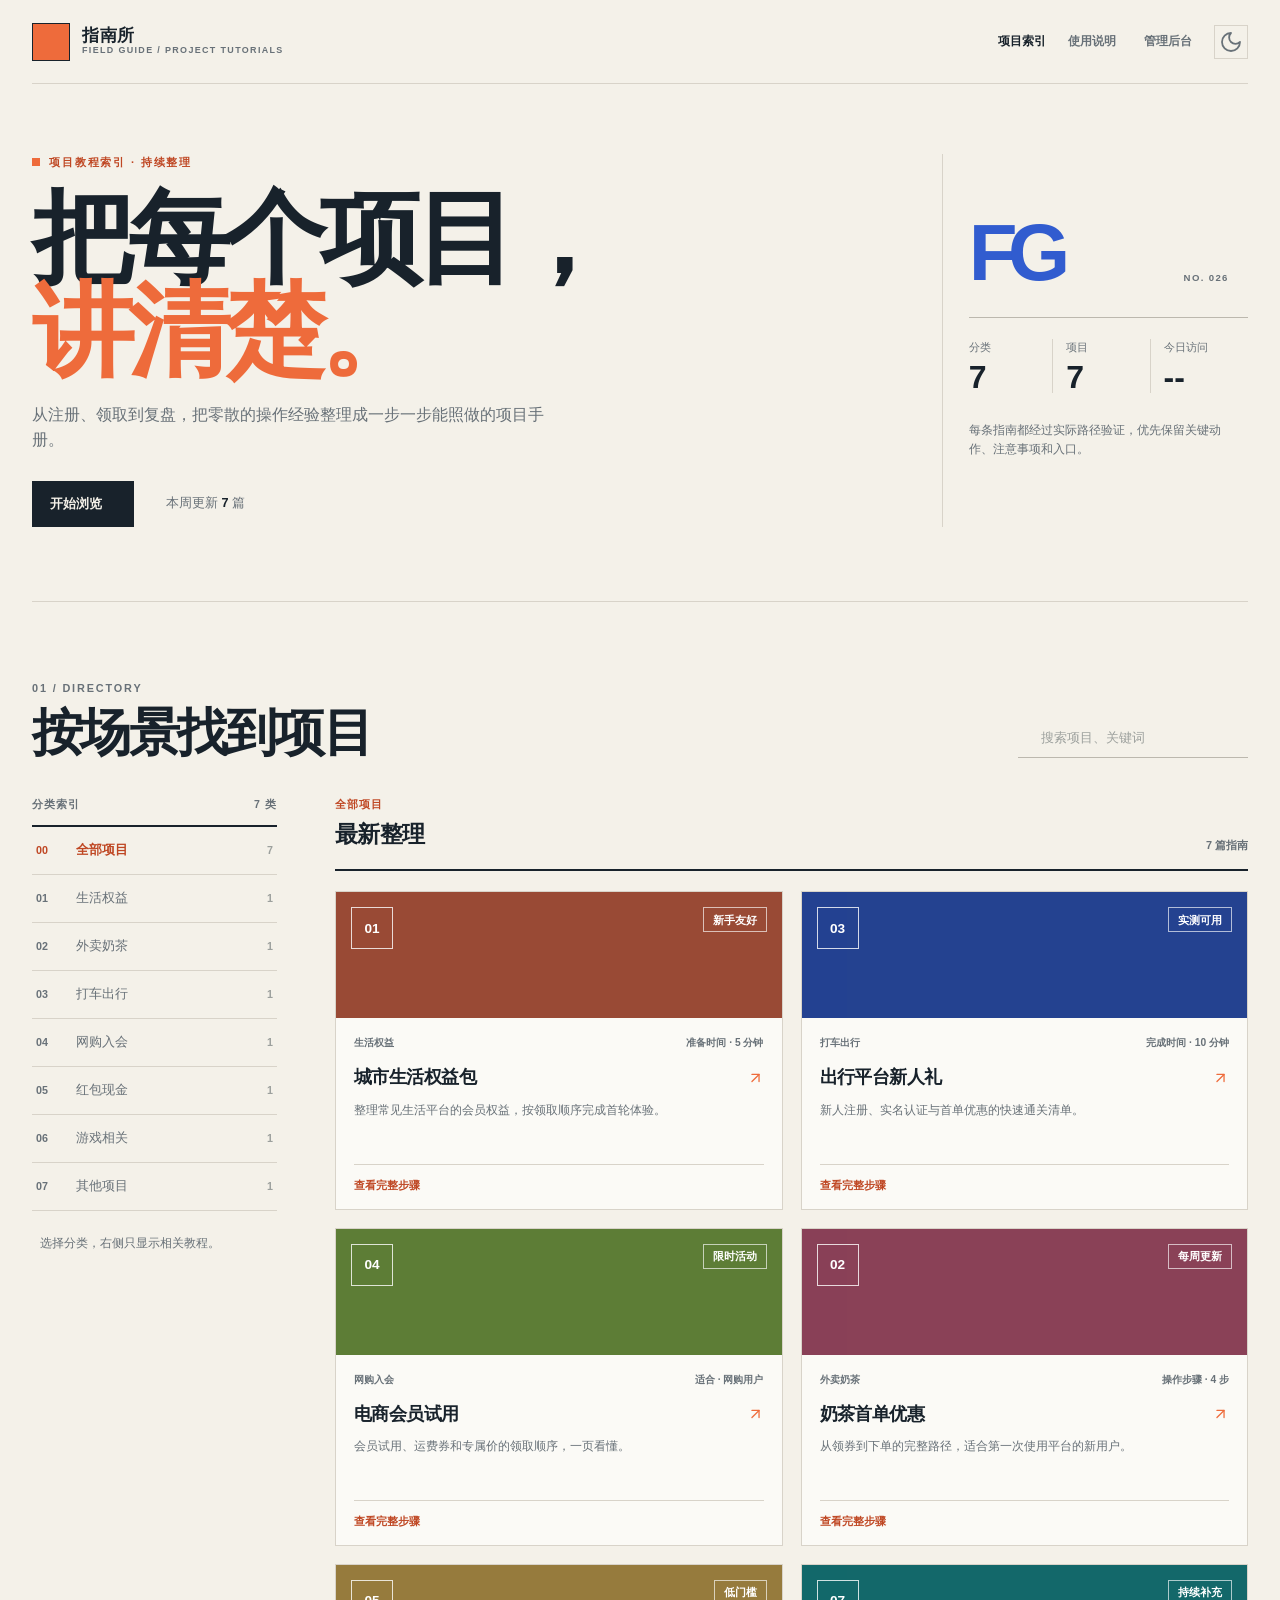
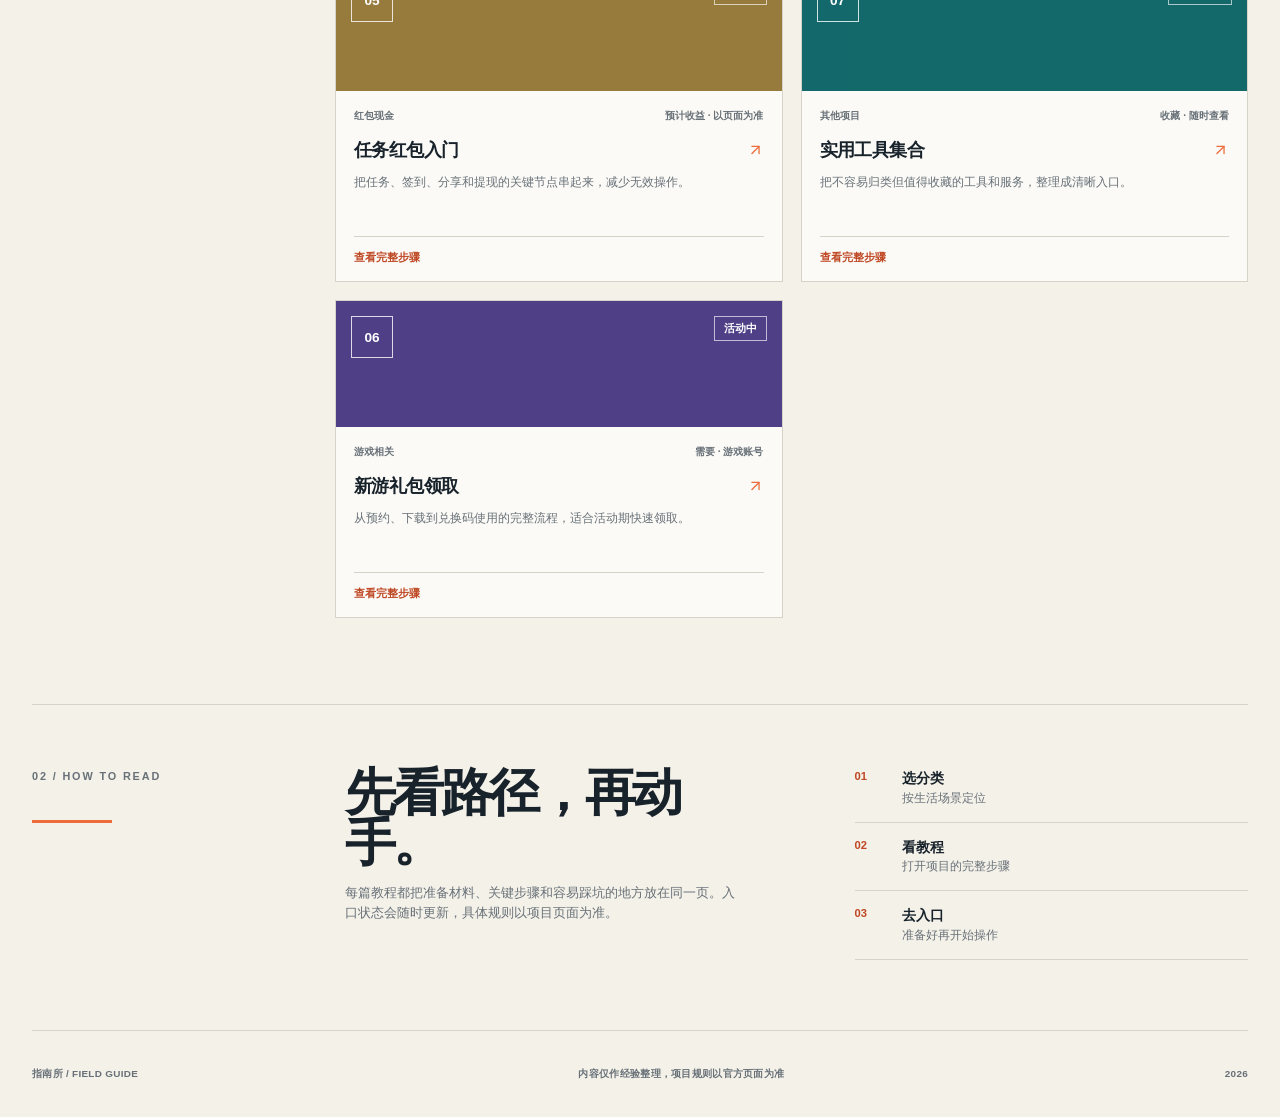
==== index.html @ 6c180ffd "feat: build project tutorial guide" ====
<!doctype html>
<html lang="zh-CN">
  <head>
    <meta charset="UTF-8" />
    <meta name="viewport" content="width=device-width, initial-scale=1" />
    <meta name="description" content="指南所：按生活场景整理的项目使用教程与实操步骤。" />
    <title>指南所 · 项目教程索引</title>
    <link rel="icon" href="favicon.svg" type="image/svg+xml" />
    <script>
      window.NAVIGUIDE_API_BASE = window.NAVIGUIDE_API_BASE || "/api";
      window.NAVIGUIDE_ADMIN_URL = window.NAVIGUIDE_ADMIN_URL || "/admin/";
      (() => { try { if (localStorage.getItem("naviguide-theme") === "dark") document.documentElement.dataset.theme = "dark"; } catch {} })();
    </script>
    <link rel="stylesheet" href="styles.css" />
    <script src="lucide-mini.js" defer></script>
    <script src="app.js" defer></script>
  </head>
  <body>
    <a class="skip-link" href="#main">跳到主要内容</a>
    <div class="site-shell">
      <header class="site-header">
        <a class="brand" href="./" aria-label="指南所首页">
          <span class="brand-mark" aria-hidden="true"><i data-lucide="notebook-pen"></i></span>
          <span class="brand-copy"><strong>指南所</strong><small>FIELD GUIDE / PROJECT TUTORIALS</small></span>
        </a>
        <nav class="top-nav" aria-label="主导航">
          <a class="top-nav-link active" href="#projects">项目索引</a>
          <a class="top-nav-link" href="#about">使用说明</a>
          <a id="admin-link" class="admin-link" href="/admin/" target="_blank" rel="noopener noreferrer"><i data-lucide="shield-check" aria-hidden="true"></i><span>管理后台</span></a>
          <button id="theme-toggle" class="icon-button" type="button" title="切换深色模式" aria-label="切换深色模式"><i data-lucide="moon" aria-hidden="true"></i></button>
        </nav>
      </header>

      <main id="main">
        <section class="hero" aria-labelledby="page-title">
          <div class="hero-copy">
            <p class="eyebrow"><span class="eyebrow-dot" aria-hidden="true"></span>项目教程索引 · 持续整理</p>
            <h1 id="page-title">把每个项目，<br /><em>讲清楚。</em></h1>
            <p class="hero-lede">从注册、领取到复盘，把零散的操作经验整理成一步一步能照做的项目手册。</p>
            <div class="hero-actions"><a class="primary-button" href="#projects"><span>开始浏览</span><i data-lucide="arrow-down-right" aria-hidden="true"></i></a><span class="update-note"><i data-lucide="sparkles" aria-hidden="true"></i><span>本周更新 <strong id="updated-count">--</strong> 篇</span></span></div>
          </div>
          <div class="hero-index" aria-label="索引概览"><div class="index-stamp"><span>FG</span><small>NO. 026</small></div><div class="index-rule"></div><dl class="hero-stats"><div><dt>分类</dt><dd id="category-count">--</dd></div><div><dt>项目</dt><dd id="project-count">--</dd></div><div><dt>今日访问</dt><dd id="today-count">--</dd></div></dl><p class="hero-index-caption">每条指南都经过实际路径验证，优先保留关键动作、注意事项和入口。</p></div>
        </section>

        <section id="projects" class="directory" aria-labelledby="directory-title">
          <div class="directory-toolbar"><div><p class="section-kicker">01 / DIRECTORY</p><h2 id="directory-title">按场景找到项目</h2></div><div class="toolbar-tools"><label class="search-box"><i data-lucide="search" aria-hidden="true"></i><span class="sr-only">搜索项目</span><input id="search-input" type="search" placeholder="搜索项目、关键词" autocomplete="off" /></label><button id="clear-filter" class="text-button" type="button" hidden>清除筛选</button></div></div>
          <div class="category-layout"><aside class="category-index" aria-label="项目分类"><div class="category-index-head"><span>分类索引</span><span id="category-total-label">--</span></div><div id="category-list" class="category-list"></div><div class="category-hint"><i data-lucide="mouse-pointer-2" aria-hidden="true"></i><span>选择分类，右侧只显示相关教程。</span></div></aside><section class="project-results" aria-live="polite"><div class="results-heading"><div><span id="active-category-label" class="results-kicker">全部项目</span><h3 id="results-title">最新整理</h3></div><span id="results-count" class="results-count">-- 篇指南</span></div><div id="project-grid" class="project-grid"><p class="load-state" role="status">正在整理项目索引...</p></div></section></div>
        </section>

        <section id="about" class="about-band" aria-labelledby="about-title"><div class="about-label"><span class="section-kicker">02 / HOW TO READ</span><span class="about-line" aria-hidden="true"></span></div><div class="about-copy"><h2 id="about-title">先看路径，再动手。</h2><p>每篇教程都把准备材料、关键步骤和容易踩坑的地方放在同一页。入口状态会随时更新，具体规则以项目页面为准。</p></div><div class="about-points"><div><span>01</span><strong>选分类</strong><small>按生活场景定位</small></div><div><span>02</span><strong>看教程</strong><small>打开项目的完整步骤</small></div><div><span>03</span><strong>去入口</strong><small>准备好再开始操作</small></div></div></section>
      </main>
      <footer class="site-footer"><span>指南所 / FIELD GUIDE</span><span>内容仅作经验整理，项目规则以官方页面为准</span><span id="footer-year">2026</span></footer>
    </div>

    <dialog id="project-dialog" class="project-dialog" aria-labelledby="dialog-title"><div class="dialog-frame"><button id="close-dialog" class="dialog-close" type="button" title="关闭教程" aria-label="关闭教程"><i data-lucide="x" aria-hidden="true"></i></button><div id="dialog-content"></div></div></dialog>
  </body>
</html>
---- styles.css ----
:root {
  color-scheme: light;
  --paper: #f4f1e9;
  --paper-deep: #e8e3d8;
  --ink: #18222b;
  --muted: #687178;
  --faint: #9ca09d;
  --line: #d8d3c9;
  --line-dark: #bcb8ae;
  --surface: #fbfaf6;
  --orange: #ee6b3b;
  --orange-deep: #bf4723;
  --teal: #159a91;
  --cobalt: #315ccf;
  --lime: #8dbd3d;
  --yellow: #e9b949;
  --rose: #d55a73;
  --purple: #7658bf;
  --shadow: 0 18px 45px rgba(24, 34, 43, 0.13);
  --display: "Space Grotesk", "Avenir Next", "Noto Sans SC", "Microsoft YaHei", sans-serif;
  --body: "Noto Sans SC", "PingFang SC", "Microsoft YaHei", sans-serif;
}

html[data-theme="dark"] {
  color-scheme: dark;
  --paper: #131b20;
  --paper-deep: #1b272d;
  --ink: #edf2ee;
  --muted: #a4b1b0;
  --faint: #718082;
  --line: #344249;
  --line-dark: #516169;
  --surface: #1a252a;
  --shadow: 0 18px 45px rgba(0, 0, 0, 0.24);
}

* { box-sizing: border-box; }
html { min-width: 320px; scroll-behavior: smooth; -webkit-text-size-adjust: 100%; }
body { min-height: 100vh; margin: 0; background: var(--paper); color: var(--ink); font-family: var(--body); line-height: 1.55; }
body::before { position: fixed; inset: 0; z-index: -1; opacity: .36; background-image: radial-gradient(rgba(24,34,43,.16) .65px, transparent .65px); background-size: 8px 8px; content: ""; pointer-events: none; }
html[data-theme="dark"] body::before { opacity: .08; }
a { color: inherit; }
button, input { font: inherit; }
button, a { -webkit-tap-highlight-color: transparent; }
.sr-only { position: absolute; width: 1px; height: 1px; padding: 0; margin: -1px; overflow: hidden; clip: rect(0, 0, 0, 0); white-space: nowrap; border: 0; }
.skip-link { position: fixed; top: 12px; left: 12px; z-index: 20; padding: 8px 12px; background: var(--orange); color: #fff; transform: translateY(-180%); transition: transform 160ms ease; }
.skip-link:focus { transform: translateY(0); }
.site-shell { width: min(1220px, calc(100% - 64px)); margin: 0 auto; }
.site-header { display: flex; align-items: center; justify-content: space-between; min-height: 84px; border-bottom: 1px solid var(--line); }
.brand { display: inline-flex; align-items: center; gap: 12px; text-decoration: none; }
.brand-mark { display: grid; width: 38px; height: 38px; place-items: center; border: 1px solid var(--ink); background: var(--orange); color: #fff; }
.brand-mark svg { width: 20px; height: 20px; }
.brand-copy { display: flex; flex-direction: column; gap: 1px; line-height: 1.1; }
.brand-copy strong { font-family: var(--display); font-size: 1.05rem; font-weight: 800; letter-spacing: .03em; }
.brand-copy small { color: var(--muted); font-family: var(--display); font-size: .56rem; font-weight: 700; letter-spacing: .15em; }
.top-nav { display: flex; align-items: center; gap: 22px; }
.top-nav-link, .admin-link { color: var(--muted); font-family: var(--display); font-size: .75rem; font-weight: 700; text-decoration: none; }
.top-nav-link:hover, .top-nav-link:focus-visible, .admin-link:hover, .admin-link:focus-visible { color: var(--orange); }
.top-nav-link.active { color: var(--ink); }
.admin-link { display: inline-flex; align-items: center; gap: 6px; }
.admin-link svg { width: 15px; height: 15px; }
.icon-button { display: grid; width: 34px; height: 34px; padding: 0; place-items: center; border: 1px solid var(--line); background: transparent; color: var(--muted); cursor: pointer; }
.icon-button:hover, .icon-button:focus-visible { border-color: var(--ink); color: var(--ink); }
.hero { display: grid; grid-template-columns: minmax(0, 1.45fr) minmax(280px, .55fr); gap: 8vw; min-height: 485px; align-items: center; padding: 70px 0 74px; border-bottom: 1px solid var(--line); }
.eyebrow, .section-kicker { display: flex; align-items: center; gap: 9px; margin: 0 0 20px; color: var(--orange-deep); font-family: var(--display); font-size: .68rem; font-weight: 800; letter-spacing: .17em; text-transform: uppercase; }
.eyebrow-dot { width: 8px; height: 8px; background: var(--orange); }
h1, h2, h3, h4, p, dl, ol { margin-top: 0; }
h1 { max-width: 760px; margin-bottom: 26px; font-family: var(--display); font-size: clamp(3.5rem, 8vw, 7.4rem); font-weight: 800; letter-spacing: -.06em; line-height: .91; }
h1 em { color: var(--orange); font-style: normal; }
.hero-lede { max-width: 520px; margin-bottom: 28px; color: var(--muted); font-size: 1rem; }
.hero-actions { display: flex; align-items: center; gap: 24px; flex-wrap: wrap; }
.primary-button, .dialog-cta { display: inline-flex; align-items: center; justify-content: center; gap: 14px; min-height: 46px; padding: 11px 17px; border: 1px solid var(--ink); background: var(--ink); color: var(--paper); font-family: var(--display); font-size: .8rem; font-weight: 800; text-decoration: none; cursor: pointer; transition: transform 160ms ease, background-color 160ms ease, color 160ms ease; }
.primary-button:hover, .primary-button:focus-visible, .dialog-cta:hover, .dialog-cta:focus-visible { background: var(--orange); border-color: var(--orange); color: #fff; transform: translateY(-2px); }
.primary-button svg, .dialog-cta svg { width: 17px; height: 17px; }
.update-note { display: inline-flex; align-items: center; gap: 8px; color: var(--muted); font-size: .79rem; }
.update-note svg { width: 16px; color: var(--orange); }
.update-note strong { color: var(--ink); font-family: var(--display); }
.hero-index { align-self: stretch; display: flex; flex-direction: column; justify-content: center; padding: 26px 0 26px 26px; border-left: 1px solid var(--line); }
.index-stamp { display: flex; align-items: flex-end; justify-content: space-between; width: 100%; max-width: 260px; margin-bottom: 32px; }
.index-stamp span { color: var(--cobalt); font-family: var(--display); font-size: 5rem; font-weight: 800; letter-spacing: -.12em; line-height: .8; }
.index-stamp small { color: var(--muted); font-family: var(--display); font-size: .6rem; font-weight: 800; letter-spacing: .14em; }
.index-rule { width: 100%; height: 1px; margin-bottom: 21px; background: var(--line-dark); }
.hero-stats { display: grid; grid-template-columns: repeat(3, 1fr); gap: 13px; margin-bottom: 28px; }
.hero-stats div { padding-right: 11px; border-right: 1px solid var(--line); }
.hero-stats div:last-child { border-right: 0; }
.hero-stats dt { margin-bottom: 4px; color: var(--muted); font-size: .7rem; }
.hero-stats dd { margin: 0; color: var(--ink); font-family: var(--display); font-size: 2rem; font-weight: 800; line-height: 1; }
.hero-index-caption { max-width: 260px; margin-bottom: 0; color: var(--muted); font-size: .78rem; }
.directory { padding: 78px 0 86px; }
.directory-toolbar { display: flex; align-items: end; justify-content: space-between; gap: 24px; margin-bottom: 38px; }
.section-kicker { margin-bottom: 10px; color: var(--muted); }
.directory-toolbar h2 { margin: 0; font-family: var(--display); font-size: clamp(2rem, 4vw, 3.25rem); font-weight: 800; letter-spacing: -.05em; line-height: 1; }
.toolbar-tools { display: flex; align-items: center; gap: 14px; }
.search-box { display: flex; align-items: center; gap: 9px; min-width: 230px; padding: 8px 12px; border-bottom: 1px solid var(--line-dark); color: var(--muted); }
.search-box:focus-within { border-color: var(--ink); color: var(--ink); }
.search-box svg { width: 16px; }
.search-box input { width: 100%; border: 0; outline: 0; background: transparent; color: var(--ink); font-size: .8rem; }
.search-box input::placeholder { color: var(--faint); }
.text-button { padding: 5px 0; border: 0; background: transparent; color: var(--orange-deep); font-family: var(--display); font-size: .7rem; font-weight: 800; cursor: pointer; }
.category-layout { display: grid; grid-template-columns: 245px minmax(0, 1fr); gap: 58px; align-items: start; }
.category-index { position: sticky; top: 18px; }
.category-index-head { display: flex; align-items: center; justify-content: space-between; padding-bottom: 13px; border-bottom: 2px solid var(--ink); color: var(--muted); font-family: var(--display); font-size: .66rem; font-weight: 800; letter-spacing: .1em; text-transform: uppercase; }
.category-list { display: flex; flex-direction: column; }
.category-item { display: grid; grid-template-columns: 31px minmax(0, 1fr) auto; gap: 9px; align-items: center; min-height: 48px; padding: 0 4px; border: 0; border-bottom: 1px solid var(--line); background: transparent; color: var(--muted); text-align: left; cursor: pointer; }
.category-item:hover, .category-item:focus-visible { color: var(--ink); }
.category-item.active { color: var(--orange-deep); }
.category-item.active .category-name { font-weight: 800; }
.category-number, .category-count { font-family: var(--display); font-size: .67rem; font-weight: 700; }
.category-name { min-width: 0; overflow-wrap: anywhere; font-size: .83rem; }
.category-count { color: var(--faint); }
.category-hint { display: flex; align-items: flex-start; gap: 8px; margin-top: 24px; color: var(--muted); font-size: .72rem; }
.category-hint svg { width: 16px; flex: 0 0 auto; color: var(--orange); }
.results-heading { display: flex; align-items: flex-end; justify-content: space-between; gap: 15px; padding-bottom: 16px; border-bottom: 2px solid var(--ink); }
.results-kicker { display: block; margin-bottom: 5px; color: var(--orange-deep); font-family: var(--display); font-size: .67rem; font-weight: 800; letter-spacing: .1em; text-transform: uppercase; }
.results-heading h3 { margin: 0; font-family: var(--display); font-size: 1.45rem; font-weight: 800; letter-spacing: -.03em; }
.results-count { color: var(--muted); font-family: var(--display); font-size: .68rem; font-weight: 700; }
.project-grid { display: grid; grid-template-columns: repeat(2, minmax(0, 1fr)); gap: 18px; padding-top: 20px; }
.project-card { overflow: hidden; border: 1px solid var(--line); background: var(--surface); cursor: pointer; transition: box-shadow 180ms ease, transform 180ms ease, border-color 180ms ease; }
.project-card:hover, .project-card:focus-visible { border-color: var(--line-dark); box-shadow: var(--shadow); transform: translateY(-4px); outline: 0; }
.project-cover { position: relative; display: flex; min-height: 126px; align-items: flex-start; justify-content: space-between; padding: 15px; background-color: var(--teal); background-image: var(--cover); background-position: center; background-size: cover; isolation: isolate; }
.project-cover::after, .dialog-hero::after { position: absolute; inset: 0; z-index: -1; background: rgba(15, 23, 42, .38); content: ""; }
.project-mark { display: grid; width: 42px; height: 42px; place-items: center; border: 1px solid rgba(255,255,255,.8); color: #fff; font-family: var(--display); font-size: .85rem; font-weight: 800; }
.status-badge { display: inline-flex; align-items: center; min-height: 25px; padding: 3px 9px; border: 1px solid rgba(255,255,255,.65); color: #fff; font-size: .66rem; font-weight: 700; }
.project-card-body { padding: 17px 18px 15px; }
.project-card-meta { display: flex; justify-content: space-between; gap: 12px; margin-bottom: 12px; color: var(--muted); font-family: var(--display); font-size: .64rem; font-weight: 700; }
.project-card h4 { display: flex; align-items: center; justify-content: space-between; gap: 12px; margin-bottom: 9px; font-family: var(--display); font-size: 1.15rem; font-weight: 800; letter-spacing: -.03em; }
.project-card h4 svg { width: 17px; flex: 0 0 auto; color: var(--orange); }
.project-card p { min-height: 48px; margin-bottom: 15px; color: var(--muted); font-size: .78rem; }
.project-card-footer { display: flex; align-items: center; justify-content: space-between; padding-top: 12px; border-top: 1px solid var(--line); color: var(--orange-deep); font-family: var(--display); font-size: .68rem; font-weight: 800; }
.project-card-footer svg { width: 15px; }
.load-state { grid-column: 1 / -1; padding: 35px 0; color: var(--muted); }
.about-band { display: grid; grid-template-columns: .6fr 1.1fr 1fr; gap: 6vw; align-items: start; padding: 63px 0 70px; border-top: 1px solid var(--line); border-bottom: 1px solid var(--line); }
.about-label { display: flex; flex-direction: column; gap: 25px; }
.about-line { width: 80px; height: 3px; background: var(--orange); }
.about-copy h2 { max-width: 350px; margin-bottom: 14px; font-family: var(--display); font-size: clamp(2rem, 4vw, 3.4rem); font-weight: 800; letter-spacing: -.06em; line-height: .98; }
.about-copy p { max-width: 390px; margin: 0; color: var(--muted); font-size: .84rem; }
.about-points { display: grid; gap: 14px; }
.about-points div { display: grid; grid-template-columns: 35px 1fr; column-gap: 12px; padding-bottom: 14px; border-bottom: 1px solid var(--line); }
.about-points span { grid-row: span 2; color: var(--orange-deep); font-family: var(--display); font-size: .7rem; font-weight: 800; }
.about-points strong { font-family: var(--display); font-size: .87rem; }
.about-points small { color: var(--muted); font-size: .72rem; }
.site-footer { display: flex; align-items: center; justify-content: space-between; gap: 18px; min-height: 86px; color: var(--muted); font-family: var(--display); font-size: .62rem; font-weight: 700; letter-spacing: .03em; }
.project-dialog { width: min(760px, calc(100% - 28px)); max-height: calc(100vh - 28px); padding: 0; border: 0; background: var(--surface); color: var(--ink); box-shadow: 0 22px 80px rgba(0,0,0,.32); }
.project-dialog::backdrop { background: rgba(10, 18, 23, .62); }
.dialog-frame { position: relative; max-height: calc(100vh - 28px); overflow: auto; }
.dialog-close { position: absolute; top: 14px; right: 14px; z-index: 2; display: grid; width: 36px; height: 36px; place-items: center; border: 1px solid rgba(255,255,255,.7); background: rgba(15,23,42,.34); color: #fff; cursor: pointer; }
.dialog-close svg { width: 18px; }
.dialog-hero { position: relative; display: flex; min-height: 215px; align-items: flex-start; justify-content: space-between; padding: 20px; background-color: var(--teal); background-image: var(--cover); background-position: center; background-size: cover; isolation: isolate; }
.dialog-hero .project-mark { width: 54px; height: 54px; font-size: 1rem; }
.dialog-copy { padding: 30px 36px 34px; }
.dialog-kicker { margin-bottom: 9px; color: var(--orange-deep); font-family: var(--display); font-size: .68rem; font-weight: 800; letter-spacing: .1em; text-transform: uppercase; }
.dialog-copy h2 { margin-bottom: 10px; font-family: var(--display); font-size: 2.2rem; font-weight: 800; letter-spacing: -.06em; line-height: 1; }
.dialog-description { margin-bottom: 26px; color: var(--muted); font-size: .88rem; }
.steps-heading { display: flex; justify-content: space-between; margin-bottom: 10px; padding-bottom: 10px; border-bottom: 2px solid var(--ink); font-family: var(--display); font-size: .7rem; font-weight: 800; }
.steps-heading span:last-child { color: var(--muted); }
.tutorial-steps { margin: 0 0 22px; padding: 0; list-style: none; counter-reset: steps; }
.tutorial-steps li { display: grid; grid-template-columns: 31px 1fr; gap: 11px; padding: 13px 0; border-bottom: 1px solid var(--line); color: var(--ink); font-size: .85rem; counter-increment: steps; }
.tutorial-steps li::before { content: counter(steps, decimal-leading-zero); color: var(--orange-deep); font-family: var(--display); font-size: .67rem; font-weight: 800; }
.tips-box { display: flex; gap: 10px; margin-bottom: 24px; padding: 13px 14px; border-left: 3px solid var(--yellow); background: color-mix(in srgb, var(--yellow) 13%, var(--surface)); }
.tips-box svg { width: 17px; flex: 0 0 auto; color: var(--orange-deep); }
.tips-box p { margin: 0; color: var(--muted); font-size: .76rem; }
.tips-box strong { display: block; margin-bottom: 2px; color: var(--ink); font-family: var(--display); font-size: .7rem; }
.dialog-cta { width: 100%; }

.tone-orange .project-cover, .tone-orange .dialog-hero { background-color: var(--orange); }
.tone-rose .project-cover, .tone-rose .dialog-hero { background-color: var(--rose); }
.tone-blue .project-cover, .tone-blue .dialog-hero { background-color: var(--cobalt); }
.tone-lime .project-cover, .tone-lime .dialog-hero { background-color: var(--lime); }
.tone-yellow .project-cover, .tone-yellow .dialog-hero { background-color: var(--yellow); }
.tone-purple .project-cover, .tone-purple .dialog-hero { background-color: var(--purple); }
.tone-teal .project-cover, .tone-teal .dialog-hero { background-color: var(--teal); }

@media (max-width: 860px) {
  .site-shell { width: min(100% - 38px, 680px); }
  .site-header { min-height: 72px; }
  .top-nav { gap: 12px; }
  .top-nav-link, .admin-link span { display: none; }
  .admin-link { color: var(--muted); }
  .hero { grid-template-columns: 1fr; gap: 35px; padding: 55px 0 52px; }
  .hero-index { min-height: 0; padding: 28px 0 0; border-top: 1px solid var(--line); border-left: 0; }
  .index-stamp { max-width: 100%; }
  .hero-index-caption { max-width: 430px; }
  .directory-toolbar { align-items: flex-start; flex-direction: column; }
  .toolbar-tools { width: 100%; }
  .search-box { flex: 1; }
  .category-layout { grid-template-columns: 1fr; gap: 34px; }
  .category-index { position: static; }
  .category-list { display: grid; grid-template-columns: repeat(2, minmax(0, 1fr)); column-gap: 18px; }
  .category-hint { display: none; }
  .about-band { grid-template-columns: 1fr; gap: 24px; }
  .about-label { gap: 13px; }
}

@media (max-width: 520px) {
  .site-shell { width: min(100% - 28px, 460px); }
  .brand-copy small { display: none; }
  .hero { min-height: 0; padding: 47px 0 45px; }
  h1 { font-size: 3.55rem; }
  .hero-lede { font-size: .9rem; }
  .hero-actions { align-items: flex-start; flex-direction: column; gap: 16px; }
  .directory { padding: 55px 0 60px; }
  .directory-toolbar h2 { font-size: 2.25rem; }
  .category-list { grid-template-columns: 1fr; }
  .project-grid { grid-template-columns: 1fr; }
  .project-card p { min-height: 0; }
  .site-footer { align-items: flex-start; flex-direction: column; justify-content: center; padding: 19px 0; }
  .dialog-copy { padding: 25px 21px 27px; }
  .dialog-copy h2 { font-size: 1.9rem; }
}

@media (prefers-reduced-motion: reduce) {
  *, *::before, *::after { scroll-behavior: auto !important; transition-duration: .01ms !important; }
}
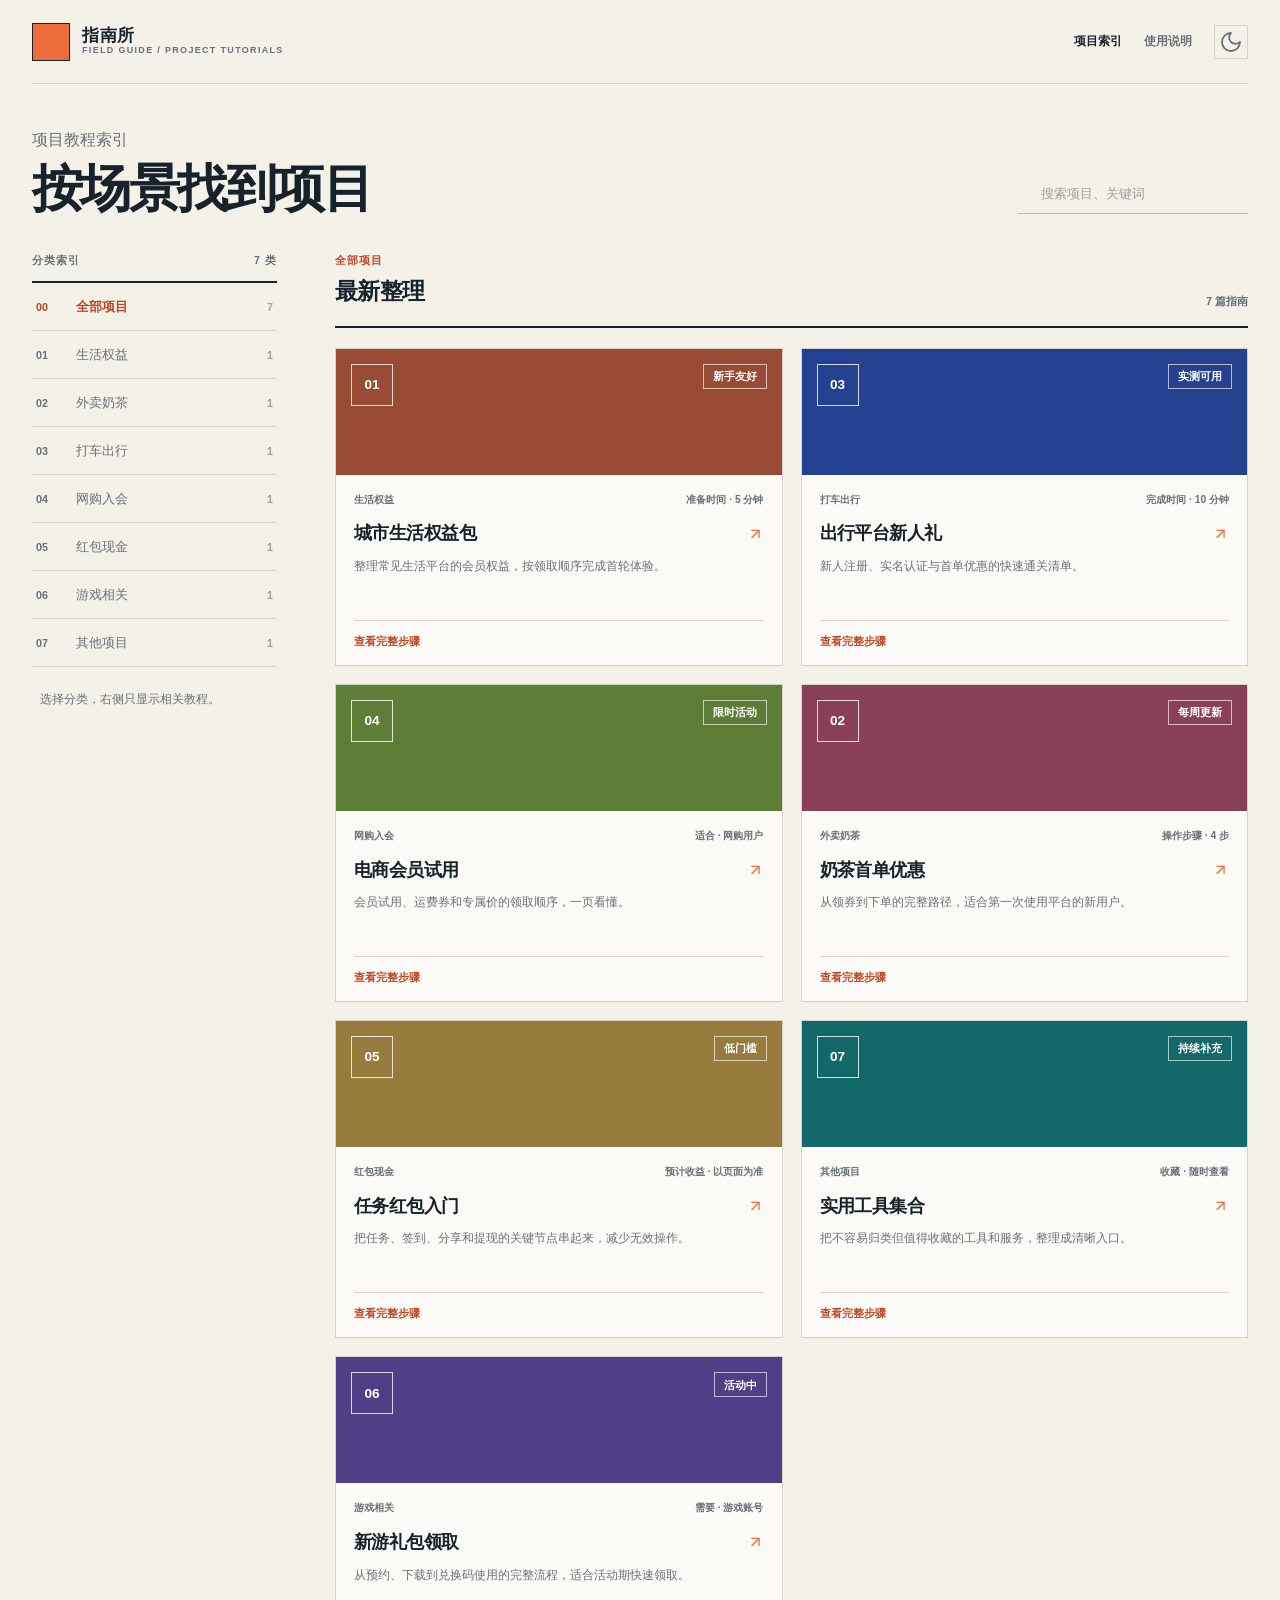
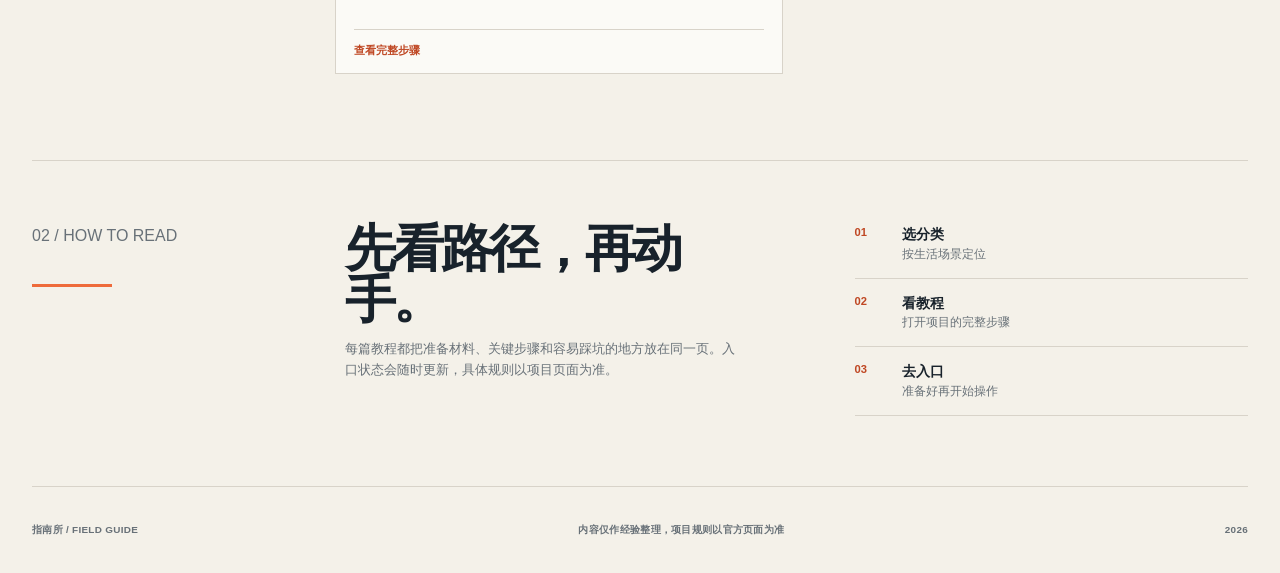
==== commit f717abf3: "refactor: start at project directory" ====
--- a/index.html
+++ b/index.html
@@ -8,7 +8,6 @@
     <link rel="icon" href="favicon.svg" type="image/svg+xml" />
     <script>
       window.NAVIGUIDE_API_BASE = window.NAVIGUIDE_API_BASE || "/api";
-      window.NAVIGUIDE_ADMIN_URL = window.NAVIGUIDE_ADMIN_URL || "/admin/";
       (() => { try { if (localStorage.getItem("naviguide-theme") === "dark") document.documentElement.dataset.theme = "dark"; } catch {} })();
     </script>
     <link rel="stylesheet" href="styles.css" />
@@ -26,24 +25,13 @@
         <nav class="top-nav" aria-label="主导航">
           <a class="top-nav-link active" href="#projects">项目索引</a>
           <a class="top-nav-link" href="#about">使用说明</a>
-          <a id="admin-link" class="admin-link" href="/admin/" target="_blank" rel="noopener noreferrer"><i data-lucide="shield-check" aria-hidden="true"></i><span>管理后台</span></a>
           <button id="theme-toggle" class="icon-button" type="button" title="切换深色模式" aria-label="切换深色模式"><i data-lucide="moon" aria-hidden="true"></i></button>
         </nav>
       </header>
 
       <main id="main">
-        <section class="hero" aria-labelledby="page-title">
-          <div class="hero-copy">
-            <p class="eyebrow"><span class="eyebrow-dot" aria-hidden="true"></span>项目教程索引 · 持续整理</p>
-            <h1 id="page-title">把每个项目，<br /><em>讲清楚。</em></h1>
-            <p class="hero-lede">从注册、领取到复盘，把零散的操作经验整理成一步一步能照做的项目手册。</p>
-            <div class="hero-actions"><a class="primary-button" href="#projects"><span>开始浏览</span><i data-lucide="arrow-down-right" aria-hidden="true"></i></a><span class="update-note"><i data-lucide="sparkles" aria-hidden="true"></i><span>本周更新 <strong id="updated-count">--</strong> 篇</span></span></div>
-          </div>
-          <div class="hero-index" aria-label="索引概览"><div class="index-stamp"><span>FG</span><small>NO. 026</small></div><div class="index-rule"></div><dl class="hero-stats"><div><dt>分类</dt><dd id="category-count">--</dd></div><div><dt>项目</dt><dd id="project-count">--</dd></div><div><dt>今日访问</dt><dd id="today-count">--</dd></div></dl><p class="hero-index-caption">每条指南都经过实际路径验证，优先保留关键动作、注意事项和入口。</p></div>
-        </section>
-
         <section id="projects" class="directory" aria-labelledby="directory-title">
-          <div class="directory-toolbar"><div><p class="section-kicker">01 / DIRECTORY</p><h2 id="directory-title">按场景找到项目</h2></div><div class="toolbar-tools"><label class="search-box"><i data-lucide="search" aria-hidden="true"></i><span class="sr-only">搜索项目</span><input id="search-input" type="search" placeholder="搜索项目、关键词" autocomplete="off" /></label><button id="clear-filter" class="text-button" type="button" hidden>清除筛选</button></div></div>
+          <div class="directory-toolbar"><div><p class="section-kicker">项目教程索引</p><h1 id="directory-title" class="directory-title">按场景找到项目</h1></div><div class="toolbar-tools"><label class="search-box"><i data-lucide="search" aria-hidden="true"></i><span class="sr-only">搜索项目</span><input id="search-input" type="search" placeholder="搜索项目、关键词" autocomplete="off" /></label><button id="clear-filter" class="text-button" type="button" hidden>清除筛选</button></div></div>
           <div class="category-layout"><aside class="category-index" aria-label="项目分类"><div class="category-index-head"><span>分类索引</span><span id="category-total-label">--</span></div><div id="category-list" class="category-list"></div><div class="category-hint"><i data-lucide="mouse-pointer-2" aria-hidden="true"></i><span>选择分类，右侧只显示相关教程。</span></div></aside><section class="project-results" aria-live="polite"><div class="results-heading"><div><span id="active-category-label" class="results-kicker">全部项目</span><h3 id="results-title">最新整理</h3></div><span id="results-count" class="results-count">-- 篇指南</span></div><div id="project-grid" class="project-grid"><p class="load-state" role="status">正在整理项目索引...</p></div></section></div>
         </section>
 
--- a/styles.css
+++ b/styles.css
@@ -54,42 +54,19 @@
 .brand-copy strong { font-family: var(--display); font-size: 1.05rem; font-weight: 800; letter-spacing: .03em; }
 .brand-copy small { color: var(--muted); font-family: var(--display); font-size: .56rem; font-weight: 700; letter-spacing: .15em; }
 .top-nav { display: flex; align-items: center; gap: 22px; }
-.top-nav-link, .admin-link { color: var(--muted); font-family: var(--display); font-size: .75rem; font-weight: 700; text-decoration: none; }
-.top-nav-link:hover, .top-nav-link:focus-visible, .admin-link:hover, .admin-link:focus-visible { color: var(--orange); }
+.top-nav-link { color: var(--muted); font-family: var(--display); font-size: .75rem; font-weight: 700; text-decoration: none; }
+.top-nav-link:hover, .top-nav-link:focus-visible { color: var(--orange); }
 .top-nav-link.active { color: var(--ink); }
-.admin-link { display: inline-flex; align-items: center; gap: 6px; }
-.admin-link svg { width: 15px; height: 15px; }
 .icon-button { display: grid; width: 34px; height: 34px; padding: 0; place-items: center; border: 1px solid var(--line); background: transparent; color: var(--muted); cursor: pointer; }
 .icon-button:hover, .icon-button:focus-visible { border-color: var(--ink); color: var(--ink); }
-.hero { display: grid; grid-template-columns: minmax(0, 1.45fr) minmax(280px, .55fr); gap: 8vw; min-height: 485px; align-items: center; padding: 70px 0 74px; border-bottom: 1px solid var(--line); }
-.eyebrow, .section-kicker { display: flex; align-items: center; gap: 9px; margin: 0 0 20px; color: var(--orange-deep); font-family: var(--display); font-size: .68rem; font-weight: 800; letter-spacing: .17em; text-transform: uppercase; }
-.eyebrow-dot { width: 8px; height: 8px; background: var(--orange); }
 h1, h2, h3, h4, p, dl, ol { margin-top: 0; }
-h1 { max-width: 760px; margin-bottom: 26px; font-family: var(--display); font-size: clamp(3.5rem, 8vw, 7.4rem); font-weight: 800; letter-spacing: -.06em; line-height: .91; }
-h1 em { color: var(--orange); font-style: normal; }
-.hero-lede { max-width: 520px; margin-bottom: 28px; color: var(--muted); font-size: 1rem; }
-.hero-actions { display: flex; align-items: center; gap: 24px; flex-wrap: wrap; }
 .primary-button, .dialog-cta { display: inline-flex; align-items: center; justify-content: center; gap: 14px; min-height: 46px; padding: 11px 17px; border: 1px solid var(--ink); background: var(--ink); color: var(--paper); font-family: var(--display); font-size: .8rem; font-weight: 800; text-decoration: none; cursor: pointer; transition: transform 160ms ease, background-color 160ms ease, color 160ms ease; }
 .primary-button:hover, .primary-button:focus-visible, .dialog-cta:hover, .dialog-cta:focus-visible { background: var(--orange); border-color: var(--orange); color: #fff; transform: translateY(-2px); }
 .primary-button svg, .dialog-cta svg { width: 17px; height: 17px; }
-.update-note { display: inline-flex; align-items: center; gap: 8px; color: var(--muted); font-size: .79rem; }
-.update-note svg { width: 16px; color: var(--orange); }
-.update-note strong { color: var(--ink); font-family: var(--display); }
-.hero-index { align-self: stretch; display: flex; flex-direction: column; justify-content: center; padding: 26px 0 26px 26px; border-left: 1px solid var(--line); }
-.index-stamp { display: flex; align-items: flex-end; justify-content: space-between; width: 100%; max-width: 260px; margin-bottom: 32px; }
-.index-stamp span { color: var(--cobalt); font-family: var(--display); font-size: 5rem; font-weight: 800; letter-spacing: -.12em; line-height: .8; }
-.index-stamp small { color: var(--muted); font-family: var(--display); font-size: .6rem; font-weight: 800; letter-spacing: .14em; }
-.index-rule { width: 100%; height: 1px; margin-bottom: 21px; background: var(--line-dark); }
-.hero-stats { display: grid; grid-template-columns: repeat(3, 1fr); gap: 13px; margin-bottom: 28px; }
-.hero-stats div { padding-right: 11px; border-right: 1px solid var(--line); }
-.hero-stats div:last-child { border-right: 0; }
-.hero-stats dt { margin-bottom: 4px; color: var(--muted); font-size: .7rem; }
-.hero-stats dd { margin: 0; color: var(--ink); font-family: var(--display); font-size: 2rem; font-weight: 800; line-height: 1; }
-.hero-index-caption { max-width: 260px; margin-bottom: 0; color: var(--muted); font-size: .78rem; }
-.directory { padding: 78px 0 86px; }
+.directory { padding: 44px 0 86px; }
 .directory-toolbar { display: flex; align-items: end; justify-content: space-between; gap: 24px; margin-bottom: 38px; }
 .section-kicker { margin-bottom: 10px; color: var(--muted); }
-.directory-toolbar h2 { margin: 0; font-family: var(--display); font-size: clamp(2rem, 4vw, 3.25rem); font-weight: 800; letter-spacing: -.05em; line-height: 1; }
+.directory-toolbar .directory-title { max-width: none; margin: 0; font-family: var(--display); font-size: clamp(2rem, 4vw, 3.25rem); font-weight: 800; letter-spacing: -.05em; line-height: 1; }
 .toolbar-tools { display: flex; align-items: center; gap: 14px; }
 .search-box { display: flex; align-items: center; gap: 9px; min-width: 230px; padding: 8px 12px; border-bottom: 1px solid var(--line-dark); color: var(--muted); }
 .search-box:focus-within { border-color: var(--ink); color: var(--ink); }
@@ -174,12 +151,7 @@
   .site-shell { width: min(100% - 38px, 680px); }
   .site-header { min-height: 72px; }
   .top-nav { gap: 12px; }
-  .top-nav-link, .admin-link span { display: none; }
-  .admin-link { color: var(--muted); }
-  .hero { grid-template-columns: 1fr; gap: 35px; padding: 55px 0 52px; }
-  .hero-index { min-height: 0; padding: 28px 0 0; border-top: 1px solid var(--line); border-left: 0; }
-  .index-stamp { max-width: 100%; }
-  .hero-index-caption { max-width: 430px; }
+  .top-nav-link { display: none; }
   .directory-toolbar { align-items: flex-start; flex-direction: column; }
   .toolbar-tools { width: 100%; }
   .search-box { flex: 1; }
@@ -194,12 +166,8 @@
 @media (max-width: 520px) {
   .site-shell { width: min(100% - 28px, 460px); }
   .brand-copy small { display: none; }
-  .hero { min-height: 0; padding: 47px 0 45px; }
-  h1 { font-size: 3.55rem; }
-  .hero-lede { font-size: .9rem; }
-  .hero-actions { align-items: flex-start; flex-direction: column; gap: 16px; }
-  .directory { padding: 55px 0 60px; }
-  .directory-toolbar h2 { font-size: 2.25rem; }
+  .directory { padding: 38px 0 60px; }
+  .directory-toolbar .directory-title { font-size: 2.25rem; }
   .category-list { grid-template-columns: 1fr; }
   .project-grid { grid-template-columns: 1fr; }
   .project-card p { min-height: 0; }
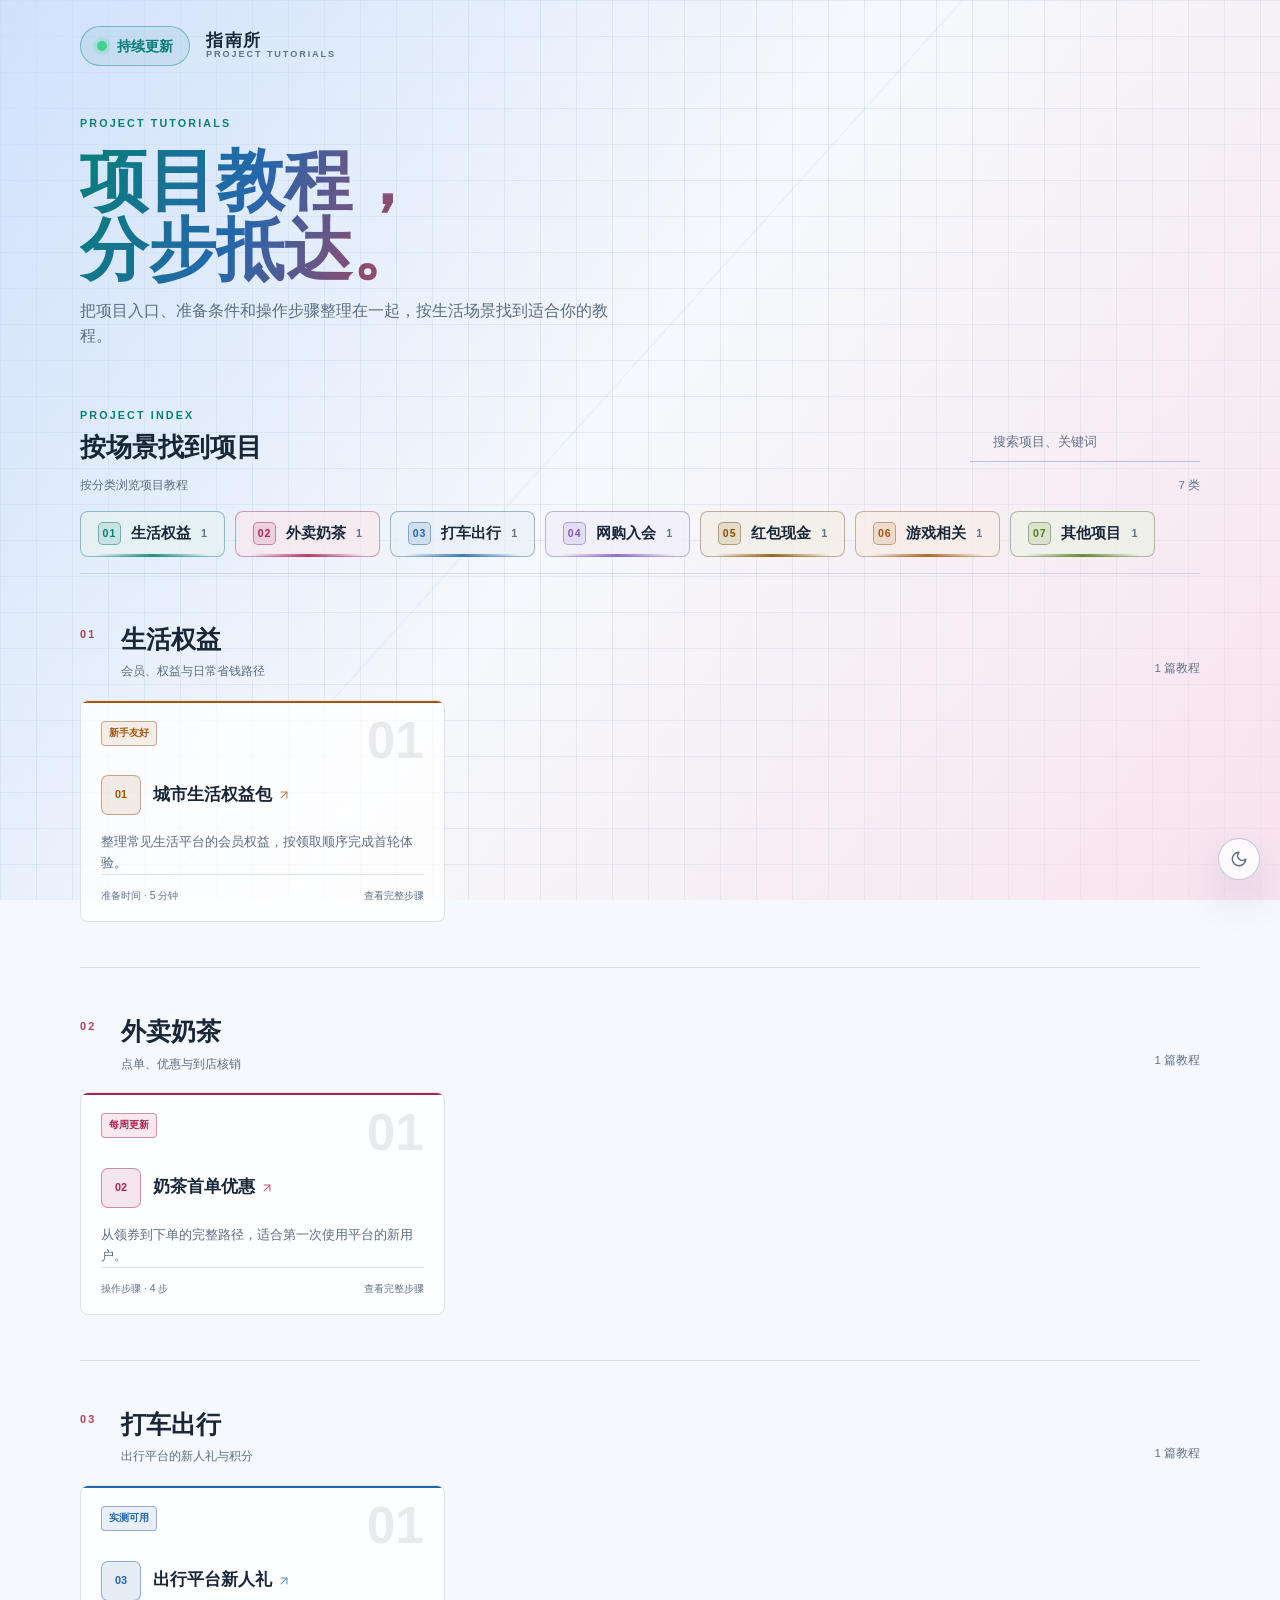
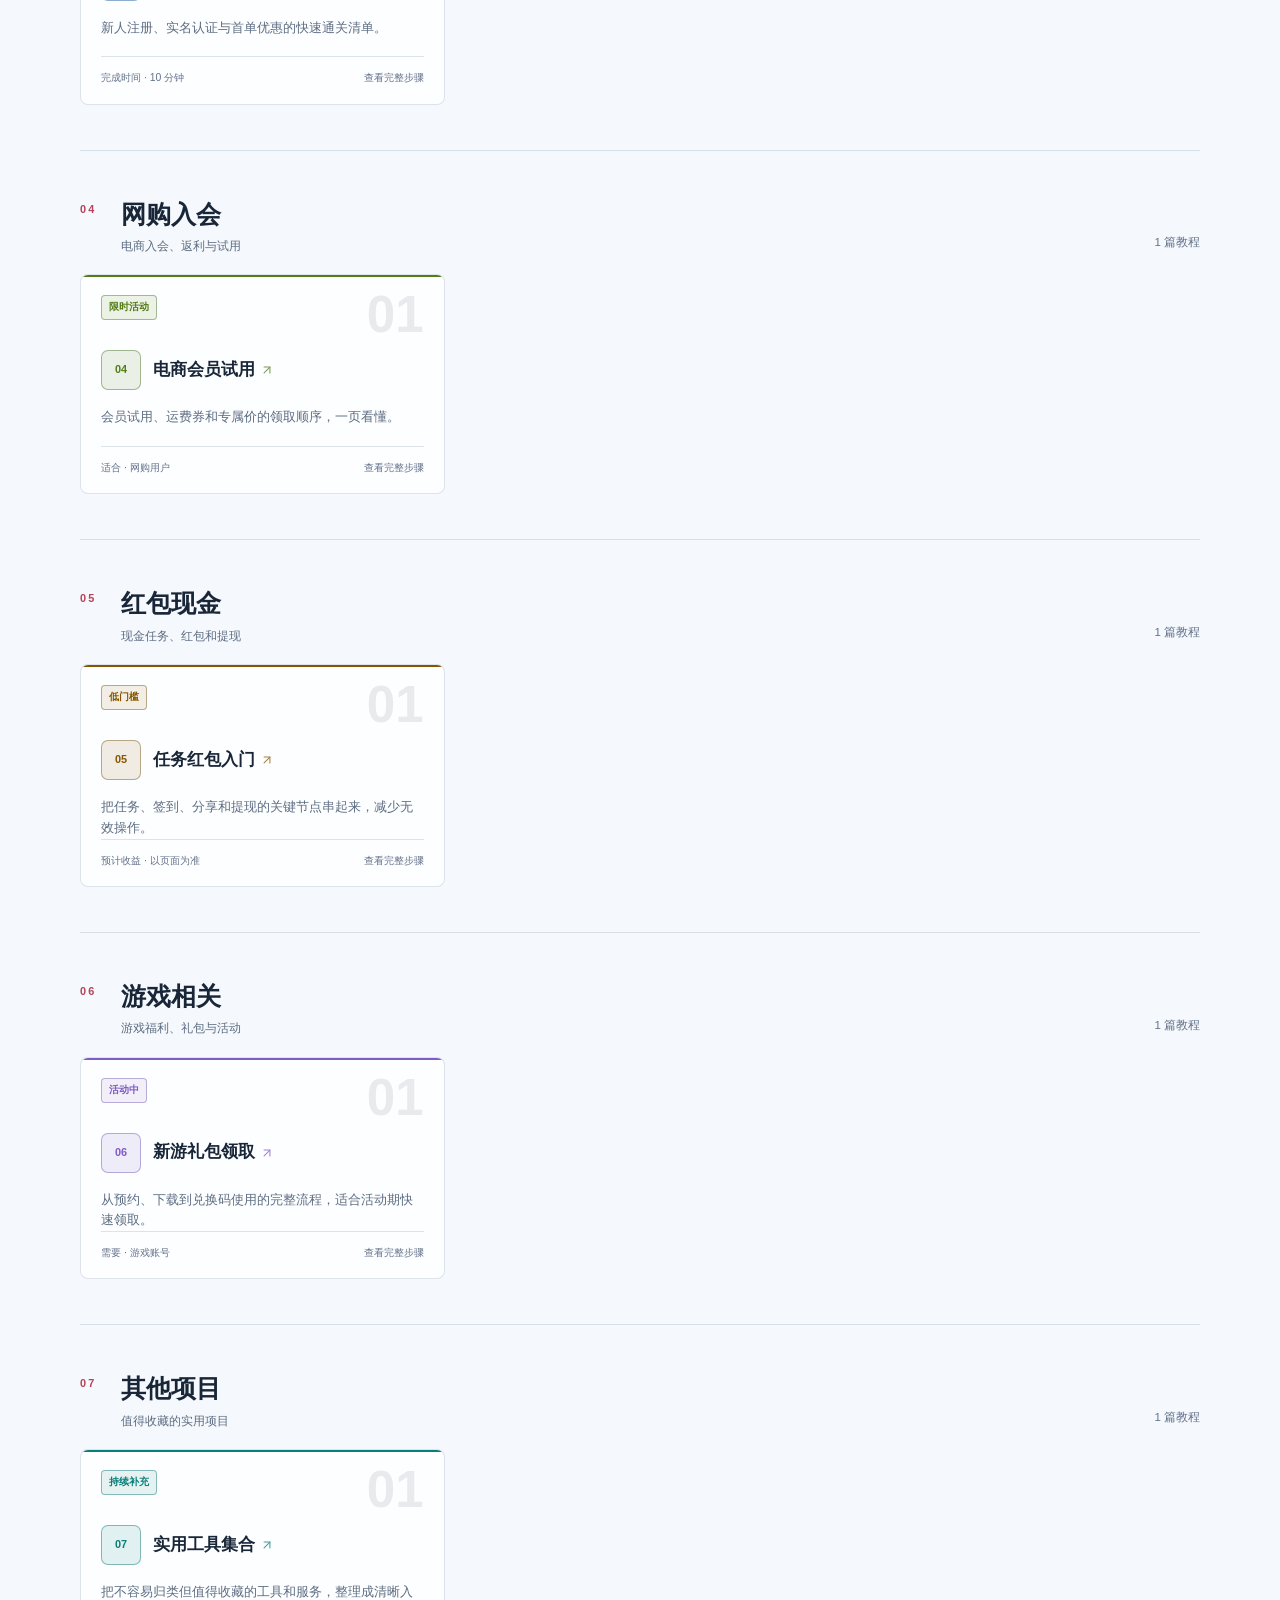
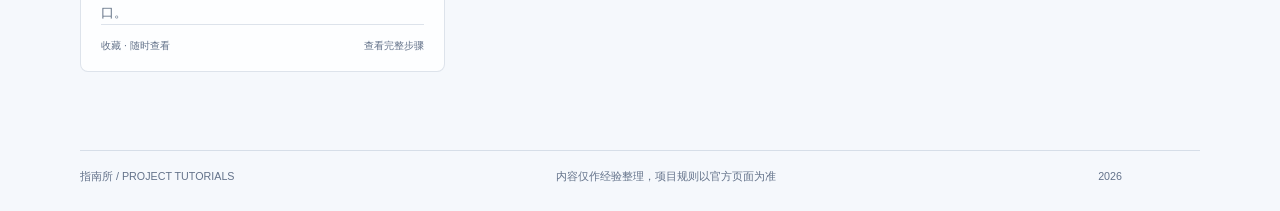
==== commit ff22f91f: "feat: align tutorial homepage with gradient directory design" ====
--- a/index.html
+++ b/index.html
@@ -3,8 +3,9 @@
   <head>
     <meta charset="UTF-8" />
     <meta name="viewport" content="width=device-width, initial-scale=1" />
-    <meta name="description" content="指南所：按生活场景整理的项目使用教程与实操步骤。" />
-    <title>指南所 · 项目教程索引</title>
+    <meta name="description" content="按生活场景整理的项目介绍、图文步骤与使用教程。" />
+    <meta name="theme-color" content="#f5f8fc" />
+    <title>指南所 · 项目教程导航</title>
     <link rel="icon" href="favicon.svg" type="image/svg+xml" />
     <script>
       window.NAVIGUIDE_API_BASE = window.NAVIGUIDE_API_BASE || "/api";
@@ -18,27 +19,42 @@
     <a class="skip-link" href="#main">跳到主要内容</a>
     <div class="site-shell">
       <header class="site-header">
-        <a class="brand" href="./" aria-label="指南所首页">
-          <span class="brand-mark" aria-hidden="true"><i data-lucide="notebook-pen"></i></span>
-          <span class="brand-copy"><strong>指南所</strong><small>FIELD GUIDE / PROJECT TUTORIALS</small></span>
-        </a>
-        <nav class="top-nav" aria-label="主导航">
-          <a class="top-nav-link active" href="#projects">项目索引</a>
-          <a class="top-nav-link" href="#about">使用说明</a>
-          <button id="theme-toggle" class="icon-button" type="button" title="切换深色模式" aria-label="切换深色模式"><i data-lucide="moon" aria-hidden="true"></i></button>
-        </nav>
+        <div class="brand-cluster">
+          <span class="site-status" role="status"><span class="status-dot" aria-hidden="true"></span>持续更新</span>
+          <a class="brand" href="./" aria-label="指南所首页">
+            <span class="brand-text"><strong>指南所</strong><small>PROJECT TUTORIALS</small></span>
+          </a>
+        </div>
       </header>
 
-      <main id="main">
-        <section id="projects" class="directory" aria-labelledby="directory-title">
-          <div class="directory-toolbar"><div><p class="section-kicker">项目教程索引</p><h1 id="directory-title" class="directory-title">按场景找到项目</h1></div><div class="toolbar-tools"><label class="search-box"><i data-lucide="search" aria-hidden="true"></i><span class="sr-only">搜索项目</span><input id="search-input" type="search" placeholder="搜索项目、关键词" autocomplete="off" /></label><button id="clear-filter" class="text-button" type="button" hidden>清除筛选</button></div></div>
-          <div class="category-layout"><aside class="category-index" aria-label="项目分类"><div class="category-index-head"><span>分类索引</span><span id="category-total-label">--</span></div><div id="category-list" class="category-list"></div><div class="category-hint"><i data-lucide="mouse-pointer-2" aria-hidden="true"></i><span>选择分类，右侧只显示相关教程。</span></div></aside><section class="project-results" aria-live="polite"><div class="results-heading"><div><span id="active-category-label" class="results-kicker">全部项目</span><h3 id="results-title">最新整理</h3></div><span id="results-count" class="results-count">-- 篇指南</span></div><div id="project-grid" class="project-grid"><p class="load-state" role="status">正在整理项目索引...</p></div></section></div>
+      <main id="main" tabindex="-1">
+        <section class="intro" aria-labelledby="page-title">
+          <p class="eyebrow">PROJECT TUTORIALS</p>
+          <h1 id="page-title"><span class="headline-gradient">项目教程，<br /><em>分步抵达。</em></span></h1>
+          <p class="intro-copy">把项目入口、准备条件和操作步骤整理在一起，按生活场景找到适合你的教程。</p>
         </section>
 
-        <section id="about" class="about-band" aria-labelledby="about-title"><div class="about-label"><span class="section-kicker">02 / HOW TO READ</span><span class="about-line" aria-hidden="true"></span></div><div class="about-copy"><h2 id="about-title">先看路径，再动手。</h2><p>每篇教程都把准备材料、关键步骤和容易踩坑的地方放在同一页。入口状态会随时更新，具体规则以项目页面为准。</p></div><div class="about-points"><div><span>01</span><strong>选分类</strong><small>按生活场景定位</small></div><div><span>02</span><strong>看教程</strong><small>打开项目的完整步骤</small></div><div><span>03</span><strong>去入口</strong><small>准备好再开始操作</small></div></div></section>
+        <section id="projects" class="directory" aria-labelledby="directory-title">
+          <div class="directory-toolbar">
+            <div>
+              <p class="eyebrow directory-kicker">PROJECT INDEX</p>
+              <h2 id="directory-title" class="directory-title">按场景找到项目</h2>
+            </div>
+            <div class="toolbar-tools">
+              <label class="search-box"><i data-lucide="search" aria-hidden="true"></i><span class="sr-only">搜索项目</span><input id="search-input" type="search" placeholder="搜索项目、关键词" autocomplete="off" /></label>
+              <button id="clear-filter" class="text-button" type="button" hidden>清除筛选</button>
+            </div>
+          </div>
+          <div class="directory-summary"><span>按分类浏览项目教程</span><span id="category-total-label">--</span></div>
+          <nav id="category-list" class="section-nav" aria-label="项目分类"></nav>
+          <div id="project-grid" class="sections" aria-live="polite"><p class="load-state" role="status">正在整理项目索引...</p></div>
+        </section>
       </main>
-      <footer class="site-footer"><span>指南所 / FIELD GUIDE</span><span>内容仅作经验整理，项目规则以官方页面为准</span><span id="footer-year">2026</span></footer>
+
+      <footer class="site-footer"><span>指南所 / PROJECT TUTORIALS</span><span>内容仅作经验整理，项目规则以官方页面为准</span><span id="footer-year">2026</span></footer>
     </div>
+
+    <button id="theme-toggle" class="theme-toggle" type="button" title="切换深色模式" aria-label="切换深色模式"><i data-lucide="moon" aria-hidden="true"></i></button>
 
     <dialog id="project-dialog" class="project-dialog" aria-labelledby="dialog-title"><div class="dialog-frame"><button id="close-dialog" class="dialog-close" type="button" title="关闭教程" aria-label="关闭教程"><i data-lucide="x" aria-hidden="true"></i></button><div id="dialog-content"></div></div></dialog>
   </body>
--- a/styles.css
+++ b/styles.css
@@ -1,181 +1,1119 @@
 :root {
   color-scheme: light;
-  --paper: #f4f1e9;
-  --paper-deep: #e8e3d8;
-  --ink: #18222b;
-  --muted: #687178;
-  --faint: #9ca09d;
-  --line: #d8d3c9;
-  --line-dark: #bcb8ae;
-  --surface: #fbfaf6;
-  --orange: #ee6b3b;
-  --orange-deep: #bf4723;
-  --teal: #159a91;
-  --cobalt: #315ccf;
-  --lime: #8dbd3d;
-  --yellow: #e9b949;
-  --rose: #d55a73;
-  --purple: #7658bf;
-  --shadow: 0 18px 45px rgba(24, 34, 43, 0.13);
-  --display: "Space Grotesk", "Avenir Next", "Noto Sans SC", "Microsoft YaHei", sans-serif;
-  --body: "Noto Sans SC", "PingFang SC", "Microsoft YaHei", sans-serif;
+  --bg: #f5f8fc;
+  --grid: rgba(91, 123, 168, 0.12);
+  --surface: rgba(255, 255, 255, 0.78);
+  --surface-hover: rgba(255, 255, 255, 0.96);
+  --line: rgba(77, 108, 146, 0.18);
+  --line-strong: rgba(77, 108, 146, 0.35);
+  --text: #182638;
+  --muted: #5d6d82;
+  --faint: #63728a;
+  --coral: #b84258;
+  --teal: #087f79;
+  --yellow: #875600;
+  --blue: #2467ad;
+  --purple: #805bc5;
+  --orange: #a9550b;
+  --rose: #ad2554;
+  --lime: #527d17;
+  --indigo: #535cc1;
+  --radius: 8px;
+  --shadow: 0 18px 40px rgba(67, 95, 135, 0.16);
+  --font: "DM Sans", "Noto Sans SC", "PingFang SC", "Microsoft YaHei", sans-serif;
 }
 
 html[data-theme="dark"] {
   color-scheme: dark;
-  --paper: #131b20;
-  --paper-deep: #1b272d;
-  --ink: #edf2ee;
-  --muted: #a4b1b0;
-  --faint: #718082;
-  --line: #344249;
-  --line-dark: #516169;
-  --surface: #1a252a;
-  --shadow: 0 18px 45px rgba(0, 0, 0, 0.24);
-}
-
-* { box-sizing: border-box; }
-html { min-width: 320px; scroll-behavior: smooth; -webkit-text-size-adjust: 100%; }
-body { min-height: 100vh; margin: 0; background: var(--paper); color: var(--ink); font-family: var(--body); line-height: 1.55; }
-body::before { position: fixed; inset: 0; z-index: -1; opacity: .36; background-image: radial-gradient(rgba(24,34,43,.16) .65px, transparent .65px); background-size: 8px 8px; content: ""; pointer-events: none; }
-html[data-theme="dark"] body::before { opacity: .08; }
-a { color: inherit; }
-button, input { font: inherit; }
-button, a { -webkit-tap-highlight-color: transparent; }
-.sr-only { position: absolute; width: 1px; height: 1px; padding: 0; margin: -1px; overflow: hidden; clip: rect(0, 0, 0, 0); white-space: nowrap; border: 0; }
-.skip-link { position: fixed; top: 12px; left: 12px; z-index: 20; padding: 8px 12px; background: var(--orange); color: #fff; transform: translateY(-180%); transition: transform 160ms ease; }
-.skip-link:focus { transform: translateY(0); }
-.site-shell { width: min(1220px, calc(100% - 64px)); margin: 0 auto; }
-.site-header { display: flex; align-items: center; justify-content: space-between; min-height: 84px; border-bottom: 1px solid var(--line); }
-.brand { display: inline-flex; align-items: center; gap: 12px; text-decoration: none; }
-.brand-mark { display: grid; width: 38px; height: 38px; place-items: center; border: 1px solid var(--ink); background: var(--orange); color: #fff; }
-.brand-mark svg { width: 20px; height: 20px; }
-.brand-copy { display: flex; flex-direction: column; gap: 1px; line-height: 1.1; }
-.brand-copy strong { font-family: var(--display); font-size: 1.05rem; font-weight: 800; letter-spacing: .03em; }
-.brand-copy small { color: var(--muted); font-family: var(--display); font-size: .56rem; font-weight: 700; letter-spacing: .15em; }
-.top-nav { display: flex; align-items: center; gap: 22px; }
-.top-nav-link { color: var(--muted); font-family: var(--display); font-size: .75rem; font-weight: 700; text-decoration: none; }
-.top-nav-link:hover, .top-nav-link:focus-visible { color: var(--orange); }
-.top-nav-link.active { color: var(--ink); }
-.icon-button { display: grid; width: 34px; height: 34px; padding: 0; place-items: center; border: 1px solid var(--line); background: transparent; color: var(--muted); cursor: pointer; }
-.icon-button:hover, .icon-button:focus-visible { border-color: var(--ink); color: var(--ink); }
-h1, h2, h3, h4, p, dl, ol { margin-top: 0; }
-.primary-button, .dialog-cta { display: inline-flex; align-items: center; justify-content: center; gap: 14px; min-height: 46px; padding: 11px 17px; border: 1px solid var(--ink); background: var(--ink); color: var(--paper); font-family: var(--display); font-size: .8rem; font-weight: 800; text-decoration: none; cursor: pointer; transition: transform 160ms ease, background-color 160ms ease, color 160ms ease; }
-.primary-button:hover, .primary-button:focus-visible, .dialog-cta:hover, .dialog-cta:focus-visible { background: var(--orange); border-color: var(--orange); color: #fff; transform: translateY(-2px); }
-.primary-button svg, .dialog-cta svg { width: 17px; height: 17px; }
-.directory { padding: 44px 0 86px; }
-.directory-toolbar { display: flex; align-items: end; justify-content: space-between; gap: 24px; margin-bottom: 38px; }
-.section-kicker { margin-bottom: 10px; color: var(--muted); }
-.directory-toolbar .directory-title { max-width: none; margin: 0; font-family: var(--display); font-size: clamp(2rem, 4vw, 3.25rem); font-weight: 800; letter-spacing: -.05em; line-height: 1; }
-.toolbar-tools { display: flex; align-items: center; gap: 14px; }
-.search-box { display: flex; align-items: center; gap: 9px; min-width: 230px; padding: 8px 12px; border-bottom: 1px solid var(--line-dark); color: var(--muted); }
-.search-box:focus-within { border-color: var(--ink); color: var(--ink); }
-.search-box svg { width: 16px; }
-.search-box input { width: 100%; border: 0; outline: 0; background: transparent; color: var(--ink); font-size: .8rem; }
-.search-box input::placeholder { color: var(--faint); }
-.text-button { padding: 5px 0; border: 0; background: transparent; color: var(--orange-deep); font-family: var(--display); font-size: .7rem; font-weight: 800; cursor: pointer; }
-.category-layout { display: grid; grid-template-columns: 245px minmax(0, 1fr); gap: 58px; align-items: start; }
-.category-index { position: sticky; top: 18px; }
-.category-index-head { display: flex; align-items: center; justify-content: space-between; padding-bottom: 13px; border-bottom: 2px solid var(--ink); color: var(--muted); font-family: var(--display); font-size: .66rem; font-weight: 800; letter-spacing: .1em; text-transform: uppercase; }
-.category-list { display: flex; flex-direction: column; }
-.category-item { display: grid; grid-template-columns: 31px minmax(0, 1fr) auto; gap: 9px; align-items: center; min-height: 48px; padding: 0 4px; border: 0; border-bottom: 1px solid var(--line); background: transparent; color: var(--muted); text-align: left; cursor: pointer; }
-.category-item:hover, .category-item:focus-visible { color: var(--ink); }
-.category-item.active { color: var(--orange-deep); }
-.category-item.active .category-name { font-weight: 800; }
-.category-number, .category-count { font-family: var(--display); font-size: .67rem; font-weight: 700; }
-.category-name { min-width: 0; overflow-wrap: anywhere; font-size: .83rem; }
-.category-count { color: var(--faint); }
-.category-hint { display: flex; align-items: flex-start; gap: 8px; margin-top: 24px; color: var(--muted); font-size: .72rem; }
-.category-hint svg { width: 16px; flex: 0 0 auto; color: var(--orange); }
-.results-heading { display: flex; align-items: flex-end; justify-content: space-between; gap: 15px; padding-bottom: 16px; border-bottom: 2px solid var(--ink); }
-.results-kicker { display: block; margin-bottom: 5px; color: var(--orange-deep); font-family: var(--display); font-size: .67rem; font-weight: 800; letter-spacing: .1em; text-transform: uppercase; }
-.results-heading h3 { margin: 0; font-family: var(--display); font-size: 1.45rem; font-weight: 800; letter-spacing: -.03em; }
-.results-count { color: var(--muted); font-family: var(--display); font-size: .68rem; font-weight: 700; }
-.project-grid { display: grid; grid-template-columns: repeat(2, minmax(0, 1fr)); gap: 18px; padding-top: 20px; }
-.project-card { overflow: hidden; border: 1px solid var(--line); background: var(--surface); cursor: pointer; transition: box-shadow 180ms ease, transform 180ms ease, border-color 180ms ease; }
-.project-card:hover, .project-card:focus-visible { border-color: var(--line-dark); box-shadow: var(--shadow); transform: translateY(-4px); outline: 0; }
-.project-cover { position: relative; display: flex; min-height: 126px; align-items: flex-start; justify-content: space-between; padding: 15px; background-color: var(--teal); background-image: var(--cover); background-position: center; background-size: cover; isolation: isolate; }
-.project-cover::after, .dialog-hero::after { position: absolute; inset: 0; z-index: -1; background: rgba(15, 23, 42, .38); content: ""; }
-.project-mark { display: grid; width: 42px; height: 42px; place-items: center; border: 1px solid rgba(255,255,255,.8); color: #fff; font-family: var(--display); font-size: .85rem; font-weight: 800; }
-.status-badge { display: inline-flex; align-items: center; min-height: 25px; padding: 3px 9px; border: 1px solid rgba(255,255,255,.65); color: #fff; font-size: .66rem; font-weight: 700; }
-.project-card-body { padding: 17px 18px 15px; }
-.project-card-meta { display: flex; justify-content: space-between; gap: 12px; margin-bottom: 12px; color: var(--muted); font-family: var(--display); font-size: .64rem; font-weight: 700; }
-.project-card h4 { display: flex; align-items: center; justify-content: space-between; gap: 12px; margin-bottom: 9px; font-family: var(--display); font-size: 1.15rem; font-weight: 800; letter-spacing: -.03em; }
-.project-card h4 svg { width: 17px; flex: 0 0 auto; color: var(--orange); }
-.project-card p { min-height: 48px; margin-bottom: 15px; color: var(--muted); font-size: .78rem; }
-.project-card-footer { display: flex; align-items: center; justify-content: space-between; padding-top: 12px; border-top: 1px solid var(--line); color: var(--orange-deep); font-family: var(--display); font-size: .68rem; font-weight: 800; }
-.project-card-footer svg { width: 15px; }
-.load-state { grid-column: 1 / -1; padding: 35px 0; color: var(--muted); }
-.about-band { display: grid; grid-template-columns: .6fr 1.1fr 1fr; gap: 6vw; align-items: start; padding: 63px 0 70px; border-top: 1px solid var(--line); border-bottom: 1px solid var(--line); }
-.about-label { display: flex; flex-direction: column; gap: 25px; }
-.about-line { width: 80px; height: 3px; background: var(--orange); }
-.about-copy h2 { max-width: 350px; margin-bottom: 14px; font-family: var(--display); font-size: clamp(2rem, 4vw, 3.4rem); font-weight: 800; letter-spacing: -.06em; line-height: .98; }
-.about-copy p { max-width: 390px; margin: 0; color: var(--muted); font-size: .84rem; }
-.about-points { display: grid; gap: 14px; }
-.about-points div { display: grid; grid-template-columns: 35px 1fr; column-gap: 12px; padding-bottom: 14px; border-bottom: 1px solid var(--line); }
-.about-points span { grid-row: span 2; color: var(--orange-deep); font-family: var(--display); font-size: .7rem; font-weight: 800; }
-.about-points strong { font-family: var(--display); font-size: .87rem; }
-.about-points small { color: var(--muted); font-size: .72rem; }
-.site-footer { display: flex; align-items: center; justify-content: space-between; gap: 18px; min-height: 86px; color: var(--muted); font-family: var(--display); font-size: .62rem; font-weight: 700; letter-spacing: .03em; }
-.project-dialog { width: min(760px, calc(100% - 28px)); max-height: calc(100vh - 28px); padding: 0; border: 0; background: var(--surface); color: var(--ink); box-shadow: 0 22px 80px rgba(0,0,0,.32); }
-.project-dialog::backdrop { background: rgba(10, 18, 23, .62); }
-.dialog-frame { position: relative; max-height: calc(100vh - 28px); overflow: auto; }
-.dialog-close { position: absolute; top: 14px; right: 14px; z-index: 2; display: grid; width: 36px; height: 36px; place-items: center; border: 1px solid rgba(255,255,255,.7); background: rgba(15,23,42,.34); color: #fff; cursor: pointer; }
-.dialog-close svg { width: 18px; }
-.dialog-hero { position: relative; display: flex; min-height: 215px; align-items: flex-start; justify-content: space-between; padding: 20px; background-color: var(--teal); background-image: var(--cover); background-position: center; background-size: cover; isolation: isolate; }
-.dialog-hero .project-mark { width: 54px; height: 54px; font-size: 1rem; }
-.dialog-copy { padding: 30px 36px 34px; }
-.dialog-kicker { margin-bottom: 9px; color: var(--orange-deep); font-family: var(--display); font-size: .68rem; font-weight: 800; letter-spacing: .1em; text-transform: uppercase; }
-.dialog-copy h2 { margin-bottom: 10px; font-family: var(--display); font-size: 2.2rem; font-weight: 800; letter-spacing: -.06em; line-height: 1; }
-.dialog-description { margin-bottom: 26px; color: var(--muted); font-size: .88rem; }
-.steps-heading { display: flex; justify-content: space-between; margin-bottom: 10px; padding-bottom: 10px; border-bottom: 2px solid var(--ink); font-family: var(--display); font-size: .7rem; font-weight: 800; }
-.steps-heading span:last-child { color: var(--muted); }
-.tutorial-steps { margin: 0 0 22px; padding: 0; list-style: none; counter-reset: steps; }
-.tutorial-steps li { display: grid; grid-template-columns: 31px 1fr; gap: 11px; padding: 13px 0; border-bottom: 1px solid var(--line); color: var(--ink); font-size: .85rem; counter-increment: steps; }
-.tutorial-steps li::before { content: counter(steps, decimal-leading-zero); color: var(--orange-deep); font-family: var(--display); font-size: .67rem; font-weight: 800; }
-.tips-box { display: flex; gap: 10px; margin-bottom: 24px; padding: 13px 14px; border-left: 3px solid var(--yellow); background: color-mix(in srgb, var(--yellow) 13%, var(--surface)); }
-.tips-box svg { width: 17px; flex: 0 0 auto; color: var(--orange-deep); }
-.tips-box p { margin: 0; color: var(--muted); font-size: .76rem; }
-.tips-box strong { display: block; margin-bottom: 2px; color: var(--ink); font-family: var(--display); font-size: .7rem; }
-.dialog-cta { width: 100%; }
-
-.tone-orange .project-cover, .tone-orange .dialog-hero { background-color: var(--orange); }
-.tone-rose .project-cover, .tone-rose .dialog-hero { background-color: var(--rose); }
-.tone-blue .project-cover, .tone-blue .dialog-hero { background-color: var(--cobalt); }
-.tone-lime .project-cover, .tone-lime .dialog-hero { background-color: var(--lime); }
-.tone-yellow .project-cover, .tone-yellow .dialog-hero { background-color: var(--yellow); }
-.tone-purple .project-cover, .tone-purple .dialog-hero { background-color: var(--purple); }
-.tone-teal .project-cover, .tone-teal .dialog-hero { background-color: var(--teal); }
-
-@media (max-width: 860px) {
-  .site-shell { width: min(100% - 38px, 680px); }
-  .site-header { min-height: 72px; }
-  .top-nav { gap: 12px; }
-  .top-nav-link { display: none; }
-  .directory-toolbar { align-items: flex-start; flex-direction: column; }
-  .toolbar-tools { width: 100%; }
-  .search-box { flex: 1; }
-  .category-layout { grid-template-columns: 1fr; gap: 34px; }
-  .category-index { position: static; }
-  .category-list { display: grid; grid-template-columns: repeat(2, minmax(0, 1fr)); column-gap: 18px; }
-  .category-hint { display: none; }
-  .about-band { grid-template-columns: 1fr; gap: 24px; }
-  .about-label { gap: 13px; }
-}
-
-@media (max-width: 520px) {
-  .site-shell { width: min(100% - 28px, 460px); }
-  .brand-copy small { display: none; }
-  .directory { padding: 38px 0 60px; }
-  .directory-toolbar .directory-title { font-size: 2.25rem; }
-  .category-list { grid-template-columns: 1fr; }
-  .project-grid { grid-template-columns: 1fr; }
-  .project-card p { min-height: 0; }
-  .site-footer { align-items: flex-start; flex-direction: column; justify-content: center; padding: 19px 0; }
-  .dialog-copy { padding: 25px 21px 27px; }
-  .dialog-copy h2 { font-size: 1.9rem; }
+  --bg: #09121a;
+  --grid: rgba(168, 204, 207, 0.055);
+  --surface: rgba(15, 31, 42, 0.82);
+  --surface-hover: #122c3b;
+  --line: rgba(167, 204, 207, 0.16);
+  --line-strong: rgba(167, 204, 207, 0.3);
+  --text: #edf5f3;
+  --muted: #9db1b4;
+  --faint: #6f888d;
+  --coral: #ff7663;
+  --teal: #61d8c4;
+  --yellow: #f2c86b;
+  --blue: #8bb9f4;
+  --purple: #c0a4ff;
+  --orange: #f4a261;
+  --rose: #ff87aa;
+  --lime: #b6dc72;
+  --indigo: #a7aeff;
+  --shadow: 0 18px 40px rgba(0, 0, 0, 0.25);
+}
+
+* {
+  box-sizing: border-box;
+}
+
+html {
+  min-width: 320px;
+  scroll-behavior: smooth;
+  -webkit-text-size-adjust: 100%;
+}
+
+body {
+  min-height: 100vh;
+  margin: 0;
+  background-color: var(--bg);
+  background-image:
+    linear-gradient(122deg, rgba(199, 220, 251, 0.82), transparent 47%),
+    linear-gradient(306deg, rgba(250, 220, 235, 0.78), transparent 51%),
+    linear-gradient(var(--grid) 1px, transparent 1px),
+    linear-gradient(90deg, var(--grid) 1px, transparent 1px);
+  background-size: 100% 100%, 100% 100%, 36px 36px, 36px 36px;
+  color: var(--text);
+  font-family: var(--font);
+  line-height: 1.55;
+}
+
+html[data-theme="dark"] body {
+  background-image:
+    linear-gradient(var(--grid) 1px, transparent 1px),
+    linear-gradient(90deg, var(--grid) 1px, transparent 1px);
+  background-size: 36px 36px;
+}
+
+body::before {
+  position: fixed;
+  inset: 0;
+  z-index: -1;
+  background: linear-gradient(132deg, transparent 0 46%, rgba(8, 127, 121, 0.04) 46% 46.12%, transparent 46.12% 100%);
+  content: "";
+  pointer-events: none;
+}
+
+a {
+  color: inherit;
+}
+
+button,
+input {
+  font: inherit;
+}
+
+button,
+a {
+  -webkit-tap-highlight-color: transparent;
+}
+
+h1,
+h2,
+h3,
+p,
+ol {
+  margin-top: 0;
+}
+
+.sr-only {
+  position: absolute;
+  width: 1px;
+  height: 1px;
+  padding: 0;
+  margin: -1px;
+  overflow: hidden;
+  clip: rect(0, 0, 0, 0);
+  white-space: nowrap;
+  border: 0;
+}
+
+.skip-link {
+  position: fixed;
+  top: 12px;
+  left: 12px;
+  z-index: 20;
+  padding: 8px 12px;
+  border-radius: 6px;
+  background: var(--coral);
+  color: #fff;
+  transform: translateY(-160%);
+  transition: transform 160ms ease;
+}
+
+.skip-link:focus {
+  transform: translateY(0);
+}
+
+.site-shell {
+  width: min(1120px, calc(100% - 48px));
+  min-height: 100vh;
+  margin: 0 auto;
+  padding: 25px 0 22px;
+}
+
+.site-header {
+  display: flex;
+  min-height: 42px;
+  align-items: center;
+  justify-content: space-between;
+}
+
+.brand-cluster {
+  display: flex;
+  min-width: 0;
+  align-items: center;
+  gap: 16px;
+}
+
+.brand {
+  display: inline-flex;
+  min-width: 0;
+  align-items: center;
+  gap: 11px;
+  color: inherit;
+  text-decoration: none;
+}
+
+.brand-text {
+  display: flex;
+  min-width: 0;
+  flex-direction: column;
+  gap: 1px;
+  line-height: 1;
+}
+
+.brand-text strong {
+  overflow-wrap: anywhere;
+  font-size: 1.04rem;
+  font-weight: 800;
+  letter-spacing: 0.1em;
+}
+
+.brand-text small {
+  color: var(--faint);
+  font-size: 0.57rem;
+  font-weight: 700;
+  letter-spacing: 0.21em;
+}
+
+.site-status {
+  display: inline-flex;
+  min-height: 40px;
+  align-items: center;
+  gap: 10px;
+  padding: 8px 16px;
+  border: 1px solid var(--line-strong);
+  border-radius: 999px;
+  background: var(--surface);
+  border-color: rgba(8, 127, 121, 0.42);
+  background: rgba(8, 127, 121, 0.08);
+  color: var(--teal);
+  font-size: 0.9rem;
+  font-weight: 700;
+  line-height: 1;
+}
+
+.status-dot {
+  display: block;
+  width: 10px;
+  height: 10px;
+  flex: 0 0 auto;
+  border-radius: 50%;
+  background: #3bd38a;
+  box-shadow: 0 0 0 4px rgba(59, 211, 138, 0.16);
+}
+
+.theme-toggle {
+  position: fixed;
+  right: 20px;
+  bottom: 20px;
+  z-index: 5;
+  display: grid;
+  width: 42px;
+  height: 42px;
+  place-items: center;
+  padding: 0;
+  border: 1px solid var(--line-strong);
+  border-radius: 50%;
+  background: var(--surface);
+  box-shadow: var(--shadow);
+  color: var(--muted);
+  cursor: pointer;
+  -webkit-backdrop-filter: blur(12px);
+  backdrop-filter: blur(12px);
+  transition: border-color 160ms ease, background-color 160ms ease, color 160ms ease, transform 160ms ease;
+}
+
+.theme-toggle:hover {
+  border-color: var(--coral);
+  background: var(--surface-hover);
+  color: var(--coral);
+  transform: translateY(-2px);
+}
+
+.theme-toggle svg {
+  width: 18px;
+  height: 18px;
+}
+
+main {
+  padding-top: 48px;
+}
+
+.intro {
+  max-width: 760px;
+}
+
+.eyebrow,
+.section-index {
+  margin: 0 0 14px;
+  color: var(--teal);
+  font-size: 0.67rem;
+  font-weight: 700;
+  letter-spacing: 0.2em;
+}
+
+h1 {
+  margin-bottom: 15px;
+  font-size: 4.25rem;
+  font-weight: 700;
+  letter-spacing: 0;
+  line-height: 1.02;
+}
+
+.headline-gradient {
+  display: inline-block;
+  background: linear-gradient(112deg, var(--teal) 0%, var(--blue) 48%, var(--coral) 100%);
+  color: var(--teal);
+}
+
+@supports (background-clip: text) or (-webkit-background-clip: text) {
+  .headline-gradient {
+    -webkit-background-clip: text;
+    background-clip: text;
+    color: transparent;
+    -webkit-text-fill-color: transparent;
+  }
+}
+
+@media (forced-colors: active) {
+  .headline-gradient {
+    background: none;
+    color: CanvasText;
+    -webkit-text-fill-color: currentColor;
+  }
+}
+
+.headline-gradient em {
+  font-style: normal;
+}
+
+.intro-copy {
+  max-width: 34em;
+  margin-bottom: 0;
+  color: var(--muted);
+  font-size: 1rem;
+}
+
+.directory {
+  padding: 58px 0 10px;
+}
+
+.directory-toolbar {
+  display: flex;
+  align-items: flex-end;
+  justify-content: space-between;
+  gap: 24px;
+  margin-bottom: 15px;
+}
+
+.directory-kicker {
+  margin-bottom: 8px;
+}
+
+.directory-title {
+  margin: 0;
+  font-size: 1.65rem;
+  font-weight: 750;
+  letter-spacing: 0;
+  line-height: 1.15;
+}
+
+.toolbar-tools {
+  display: flex;
+  align-items: center;
+  gap: 14px;
+}
+
+.search-box {
+  display: flex;
+  min-width: 230px;
+  align-items: center;
+  gap: 9px;
+  padding: 8px 12px;
+  border-bottom: 1px solid var(--line-strong);
+  color: var(--muted);
+}
+
+.search-box:focus-within {
+  border-color: var(--teal);
+  color: var(--text);
+}
+
+.search-box svg {
+  width: 16px;
+  height: 16px;
+  flex: 0 0 auto;
+}
+
+.search-box input {
+  width: 100%;
+  min-width: 0;
+  border: 0;
+  outline: 0;
+  background: transparent;
+  color: var(--text);
+  font-size: 0.8rem;
+}
+
+.search-box input::placeholder {
+  color: var(--faint);
+}
+
+.text-button {
+  padding: 5px 0;
+  border: 0;
+  background: transparent;
+  color: var(--coral);
+  font-size: 0.72rem;
+  font-weight: 800;
+  cursor: pointer;
+}
+
+.directory-summary {
+  display: flex;
+  align-items: center;
+  justify-content: space-between;
+  gap: 14px;
+  padding: 0 0 12px;
+  color: var(--muted);
+  font-size: 0.72rem;
+}
+
+.directory-summary span:last-child {
+  color: var(--faint);
+  white-space: nowrap;
+}
+
+.section-nav {
+  display: flex;
+  flex-wrap: wrap;
+  gap: 10px;
+  margin-top: 4px;
+  padding: 0 0 16px;
+  border-bottom: 1px solid var(--line);
+}
+
+.section-nav-link {
+  --nav-tone: var(--teal);
+  position: relative;
+  display: inline-flex;
+  min-width: 128px;
+  min-height: 44px;
+  align-items: center;
+  gap: 10px;
+  padding: 10px 17px 11px;
+  border: 1px solid var(--line-strong);
+  border-radius: 8px;
+  background: var(--surface);
+  border-color: rgba(77, 108, 146, 0.28);
+  color: var(--text);
+  font-size: 0.92rem;
+  font-weight: 700;
+  text-decoration: none;
+  overflow-wrap: anywhere;
+  transition: border-color 160ms ease, background-color 160ms ease, box-shadow 160ms ease, color 160ms ease, transform 160ms ease;
+}
+
+.section-nav-link {
+  border-color: color-mix(in srgb, var(--nav-tone) 32%, var(--line));
+  background: color-mix(in srgb, var(--nav-tone) 8%, var(--surface));
+}
+
+.section-nav-link::after {
+  position: absolute;
+  right: 14px;
+  bottom: -1px;
+  left: 14px;
+  height: 3px;
+  border-radius: 3px;
+  background: linear-gradient(90deg, transparent, var(--nav-tone), transparent);
+  content: "";
+  opacity: 0.85;
+}
+
+.section-nav-link:hover,
+.section-nav-link:focus-visible,
+.section-nav-link.active {
+  border-color: var(--nav-tone);
+  background: color-mix(in srgb, var(--nav-tone) 15%, var(--surface-hover));
+  box-shadow: 0 10px 22px color-mix(in srgb, var(--nav-tone) 15%, transparent);
+  color: var(--text);
+  transform: translateY(-2px);
+}
+
+.nav-index {
+  display: grid;
+  width: 23px;
+  height: 23px;
+  flex: 0 0 auto;
+  place-items: center;
+  border: 1px solid var(--line-strong);
+  border-radius: 5px;
+  background: color-mix(in srgb, var(--nav-tone) 13%, transparent);
+  border-color: color-mix(in srgb, var(--nav-tone) 38%, var(--line));
+  color: var(--nav-tone);
+  font-size: 0.66rem;
+  font-weight: 700;
+  letter-spacing: 0.1em;
+}
+
+.section-nav-link small {
+  margin-left: auto;
+  color: var(--faint);
+  font-size: 0.68rem;
+  font-weight: 700;
+}
+
+.sections {
+  padding-top: 9px;
+}
+
+.link-section {
+  scroll-margin-top: 20px;
+  padding-top: 38px;
+}
+
+.link-section + .link-section {
+  margin-top: 45px;
+  padding-top: 45px;
+  border-top: 1px solid var(--line);
+}
+
+.section-heading {
+  display: flex;
+  align-items: flex-end;
+  justify-content: space-between;
+  gap: 18px;
+  margin-bottom: 18px;
+}
+
+.section-heading-copy {
+  display: flex;
+  min-width: 0;
+  align-items: flex-start;
+  gap: 15px;
+}
+
+.section-index {
+  min-width: 26px;
+  margin: 5px 0 0;
+  color: var(--coral);
+  font-size: 0.68rem;
+}
+
+.section-heading h2 {
+  margin: 0 0 3px;
+  font-size: 1.55rem;
+  font-weight: 750;
+  letter-spacing: 0;
+  overflow-wrap: anywhere;
+}
+
+.section-heading-copy p:last-child {
+  margin: 0;
+  color: var(--muted);
+  font-size: 0.78rem;
+}
+
+.section-count {
+  padding-bottom: 4px;
+  color: var(--faint);
+  font-size: 0.72rem;
+  white-space: nowrap;
+}
+
+.link-grid {
+  display: grid;
+  grid-template-columns: repeat(3, minmax(0, 1fr));
+  gap: 13px;
+}
+
+.link-card,
+.project-card {
+  --tone: var(--teal);
+  position: relative;
+  display: flex;
+  min-height: 220px;
+  flex-direction: column;
+  padding: 20px 20px 17px;
+  overflow: hidden;
+  border: 1px solid var(--line);
+  border-radius: var(--radius);
+  background: var(--surface);
+  color: inherit;
+  text-decoration: none;
+  cursor: pointer;
+  transition: border-color 160ms ease, background-color 160ms ease, box-shadow 160ms ease, transform 160ms ease;
+}
+
+.link-card::before,
+.project-card::before {
+  position: absolute;
+  top: 0;
+  right: 0;
+  left: 0;
+  height: 2px;
+  background: var(--tone);
+  content: "";
+}
+
+.link-card:hover,
+.link-card:focus-visible,
+.project-card:hover,
+.project-card:focus-visible {
+  border-color: color-mix(in srgb, var(--tone) 54%, var(--line-strong));
+  background: var(--surface-hover);
+  box-shadow: var(--shadow);
+  transform: translateY(-3px);
+}
+
+.tone-coral { --tone: var(--coral); }
+.tone-teal { --tone: var(--teal); }
+.tone-yellow { --tone: var(--yellow); }
+.tone-blue { --tone: var(--blue); }
+.tone-purple { --tone: var(--purple); }
+.tone-orange { --tone: var(--orange); }
+.tone-rose { --tone: var(--rose); }
+.tone-lime { --tone: var(--lime); }
+.tone-indigo { --tone: var(--indigo); }
+
+.card-topline {
+  display: flex;
+  align-items: flex-start;
+  justify-content: space-between;
+  gap: 12px;
+}
+
+.status-badge {
+  display: inline-flex;
+  max-inline-size: 54%;
+  min-height: 25px;
+  align-items: center;
+  padding: 4px 7px;
+  border: 1px solid var(--line-strong);
+  border-radius: 4px;
+  background: color-mix(in srgb, var(--tone) 10%, var(--surface));
+  border-color: color-mix(in srgb, var(--tone) 36%, var(--line));
+  color: var(--tone);
+  font-size: 0.64rem;
+  font-weight: 700;
+  line-height: 1.25;
+  overflow-wrap: anywhere;
+}
+
+.card-number {
+  flex: 0 0 auto;
+  color: color-mix(in srgb, var(--text) 9%, transparent);
+  font-size: 3.2rem;
+  font-weight: 800;
+  letter-spacing: 0;
+  line-height: 0.8;
+}
+
+.card-identity {
+  display: flex;
+  min-width: 0;
+  align-items: center;
+  gap: 12px;
+  margin-top: 14px;
+}
+
+.link-mark {
+  display: grid;
+  width: 40px;
+  height: 40px;
+  flex: 0 0 auto;
+  place-items: center;
+  padding: 2px;
+  border: 1px solid var(--line-strong);
+  border-radius: 7px;
+  background: color-mix(in srgb, var(--tone) 11%, transparent);
+  border-color: color-mix(in srgb, var(--tone) 37%, var(--line));
+  color: var(--tone);
+  font-size: 0.68rem;
+  font-weight: 800;
+  line-height: 1.1;
+  text-align: center;
+  overflow-wrap: anywhere;
+}
+
+.link-card h3,
+.project-card h4 {
+  display: flex;
+  min-width: 0;
+  align-items: center;
+  gap: 5px;
+  margin: 0;
+  font-size: 1.05rem;
+  font-weight: 750;
+  line-height: 1.25;
+}
+
+.card-title-text {
+  min-width: 0;
+  overflow-wrap: anywhere;
+}
+
+.link-card h3 svg,
+.project-card h4 svg {
+  width: 14px;
+  height: 14px;
+  flex: 0 0 auto;
+  color: var(--tone);
+  opacity: 0.75;
+}
+
+.link-card:hover h3,
+.link-card:focus-visible h3,
+.project-card:hover h4,
+.project-card:focus-visible h4 {
+  color: var(--tone);
+}
+
+.card-description {
+  max-width: 32em;
+  margin: 17px 0 0;
+  color: var(--muted);
+  font-size: 0.79rem;
+  line-height: 1.65;
+}
+
+.card-meta {
+  display: flex;
+  align-items: center;
+  justify-content: space-between;
+  gap: 9px;
+  margin-top: auto;
+  padding-top: 13px;
+  border-top: 1px solid var(--line);
+  color: var(--faint);
+  font-size: 0.65rem;
+}
+
+.card-meta span:first-child {
+  min-width: 0;
+  flex: 1 1 auto;
+  overflow-wrap: anywhere;
+}
+
+.card-meta span:last-child {
+  min-width: 0;
+  max-inline-size: 48%;
+  overflow: hidden;
+  text-overflow: ellipsis;
+  white-space: nowrap;
+}
+
+.load-state {
+  grid-column: 1 / -1;
+  margin: 38px 0 0;
+  padding: 18px;
+  border: 1px solid var(--line);
+  border-radius: var(--radius);
+  background: var(--surface);
+  color: var(--muted);
+  font-size: 0.86rem;
+}
+
+.site-footer {
+  display: flex;
+  align-items: center;
+  justify-content: space-between;
+  gap: 16px;
+  margin-top: 68px;
+  padding: 17px 78px 4px 0;
+  border-top: 1px solid var(--line);
+  color: var(--faint);
+  font-size: 0.67rem;
+}
+
+.project-dialog {
+  width: min(760px, calc(100% - 28px));
+  max-height: calc(100vh - 28px);
+  padding: 0;
+  border: 0;
+  background: var(--surface-hover);
+  color: var(--text);
+  box-shadow: 0 22px 80px rgba(0, 0, 0, 0.32);
+}
+
+.project-dialog::backdrop {
+  background: rgba(10, 18, 23, 0.62);
+}
+
+.dialog-frame {
+  position: relative;
+  max-height: calc(100vh - 28px);
+  overflow: auto;
+}
+
+.dialog-close {
+  position: absolute;
+  top: 14px;
+  right: 14px;
+  z-index: 2;
+  display: grid;
+  width: 36px;
+  height: 36px;
+  place-items: center;
+  border: 1px solid rgba(255, 255, 255, 0.7);
+  border-radius: 6px;
+  background: rgba(15, 23, 42, 0.34);
+  color: #fff;
+  cursor: pointer;
+}
+
+.dialog-close:hover,
+.dialog-close:focus-visible {
+  background: rgba(15, 23, 42, 0.7);
+  border-color: #fff;
+}
+
+.dialog-close svg {
+  width: 18px;
+  height: 18px;
+}
+
+.dialog-hero {
+  --tone: var(--teal);
+  position: relative;
+  display: flex;
+  min-height: 215px;
+  align-items: flex-start;
+  justify-content: space-between;
+  padding: 20px;
+  background-color: var(--tone);
+  background-image: var(--cover, none);
+  background-position: center;
+  background-size: cover;
+  isolation: isolate;
+}
+
+.dialog-hero::after {
+  position: absolute;
+  inset: 0;
+  z-index: -1;
+  background: rgba(15, 23, 42, 0.38);
+  content: "";
+}
+
+.dialog-hero .project-mark {
+  display: grid;
+  width: 54px;
+  height: 54px;
+  place-items: center;
+  border: 1px solid rgba(255, 255, 255, 0.8);
+  color: #fff;
+  font-size: 1rem;
+  font-weight: 800;
+}
+
+.dialog-hero > .status-badge {
+  margin-right: 48px;
+}
+
+.dialog-copy {
+  padding: 30px 36px 34px;
+}
+
+.dialog-kicker {
+  margin-bottom: 9px;
+  color: var(--coral);
+  font-size: 0.68rem;
+  font-weight: 800;
+  letter-spacing: 0.1em;
+  text-transform: uppercase;
+}
+
+.dialog-copy h2 {
+  margin-bottom: 10px;
+  font-size: 2.2rem;
+  font-weight: 800;
+  letter-spacing: 0;
+  line-height: 1.1;
+  overflow-wrap: anywhere;
+}
+
+.dialog-description {
+  margin-bottom: 26px;
+  color: var(--muted);
+  font-size: 0.88rem;
+}
+
+.steps-heading {
+  display: flex;
+  justify-content: space-between;
+  margin-bottom: 10px;
+  padding-bottom: 10px;
+  border-bottom: 2px solid var(--text);
+  font-size: 0.7rem;
+  font-weight: 800;
+}
+
+.steps-heading span:last-child {
+  color: var(--muted);
+}
+
+.tutorial-steps {
+  margin: 0 0 22px;
+  padding: 0;
+  list-style: none;
+  counter-reset: steps;
+}
+
+.tutorial-steps li {
+  display: grid;
+  grid-template-columns: 31px minmax(0, 1fr);
+  gap: 11px;
+  padding: 13px 0;
+  border-bottom: 1px solid var(--line);
+  color: var(--text);
+  font-size: 0.85rem;
+  counter-increment: steps;
+}
+
+.tutorial-steps li::before {
+  content: counter(steps, decimal-leading-zero);
+  color: var(--coral);
+  font-size: 0.67rem;
+  font-weight: 800;
+}
+
+.tutorial-step-content {
+  min-width: 0;
+}
+
+.tutorial-step-title {
+  display: block;
+  margin-bottom: 3px;
+  font-weight: 750;
+}
+
+.tutorial-step-image {
+  display: block;
+  width: min(100%, 520px);
+  max-height: 300px;
+  margin-top: 10px;
+  border: 1px solid var(--line);
+  border-radius: 6px;
+  object-fit: cover;
+}
+
+.tips-box {
+  display: flex;
+  gap: 10px;
+  margin-bottom: 24px;
+  padding: 13px 14px;
+  border-left: 3px solid var(--yellow);
+  background: color-mix(in srgb, var(--yellow) 13%, var(--surface));
+}
+
+.tips-box svg {
+  width: 17px;
+  height: 17px;
+  flex: 0 0 auto;
+  color: var(--yellow);
+}
+
+.tips-box p {
+  margin: 0;
+  color: var(--muted);
+  font-size: 0.76rem;
+}
+
+.tips-box strong {
+  display: block;
+  margin-bottom: 2px;
+  color: var(--text);
+  font-size: 0.7rem;
+}
+
+.dialog-cta {
+  display: inline-flex;
+  width: 100%;
+  min-height: 46px;
+  align-items: center;
+  justify-content: center;
+  gap: 14px;
+  padding: 11px 17px;
+  border: 1px solid var(--text);
+  border-radius: 6px;
+  background: var(--text);
+  color: var(--bg);
+  font-size: 0.8rem;
+  font-weight: 800;
+  text-decoration: none;
+  cursor: pointer;
+  transition: transform 160ms ease, background-color 160ms ease, border-color 160ms ease;
+}
+
+.dialog-cta:hover,
+.dialog-cta:focus-visible {
+  border-color: var(--coral);
+  background: var(--coral);
+  color: #fff;
+  transform: translateY(-2px);
+}
+
+.dialog-cta svg {
+  width: 17px;
+  height: 17px;
+}
+
+:focus-visible {
+  outline: 2px solid var(--coral);
+  outline-offset: 3px;
+}
+
+@media (min-width: 681px) {
+  html[data-theme="light"] body {
+    background-attachment: fixed;
+  }
+}
+
+@media (max-width: 980px) {
+  .link-grid {
+    grid-template-columns: repeat(2, minmax(0, 1fr));
+  }
+}
+
+@media (max-width: 680px) {
+  .site-shell {
+    width: calc(100% - 28px);
+    padding-top: 17px;
+  }
+
+  .brand-cluster {
+    gap: 10px;
+  }
+
+  .site-status {
+    min-height: 36px;
+    padding: 7px 11px;
+    font-size: 0.78rem;
+  }
+
+  .brand-text strong {
+    font-size: 0.94rem;
+  }
+
+  .brand-text small {
+    display: none;
+  }
+
+  main {
+    padding-top: 42px;
+  }
+
+  h1 {
+    font-size: 2.9rem;
+  }
+
+  .intro-copy {
+    font-size: 0.92rem;
+  }
+
+  .directory {
+    padding-top: 42px;
+  }
+
+  .directory-toolbar {
+    align-items: flex-start;
+    flex-direction: column;
+    gap: 13px;
+  }
+
+  .toolbar-tools {
+    width: 100%;
+  }
+
+  .search-box {
+    flex: 1;
+    min-width: 0;
+  }
+
+  .section-nav {
+    margin-top: 27px;
+    padding-bottom: 13px;
+  }
+
+  .section-nav-link {
+    min-width: calc(50% - 5px);
+    flex: 1 1 calc(50% - 5px);
+  }
+
+  .link-section {
+    padding-top: 29px;
+  }
+
+  .link-section + .link-section {
+    margin-top: 31px;
+    padding-top: 34px;
+  }
+
+  .section-heading {
+    align-items: flex-start;
+    flex-direction: column;
+    gap: 5px;
+  }
+
+  .section-count {
+    padding-left: 41px;
+  }
+
+  .link-grid {
+    grid-template-columns: 1fr;
+  }
+
+  .link-card,
+  .project-card {
+    min-height: 194px;
+  }
+
+  .site-footer {
+    align-items: flex-start;
+    flex-direction: column;
+    gap: 5px;
+    margin-top: 51px;
+    padding-right: 0;
+  }
+
+  .theme-toggle {
+    right: 14px;
+    bottom: 14px;
+  }
+
+  .dialog-copy {
+    padding: 25px 21px 27px;
+  }
+
+  .dialog-copy h2 {
+    font-size: 1.9rem;
+  }
 }
 
 @media (prefers-reduced-motion: reduce) {
-  *, *::before, *::after { scroll-behavior: auto !important; transition-duration: .01ms !important; }
-}
+  *,
+  *::before,
+  *::after {
+    scroll-behavior: auto !important;
+    transition-duration: 0.01ms !important;
+    animation-duration: 0.01ms !important;
+    animation-iteration-count: 1 !important;
+  }
+}
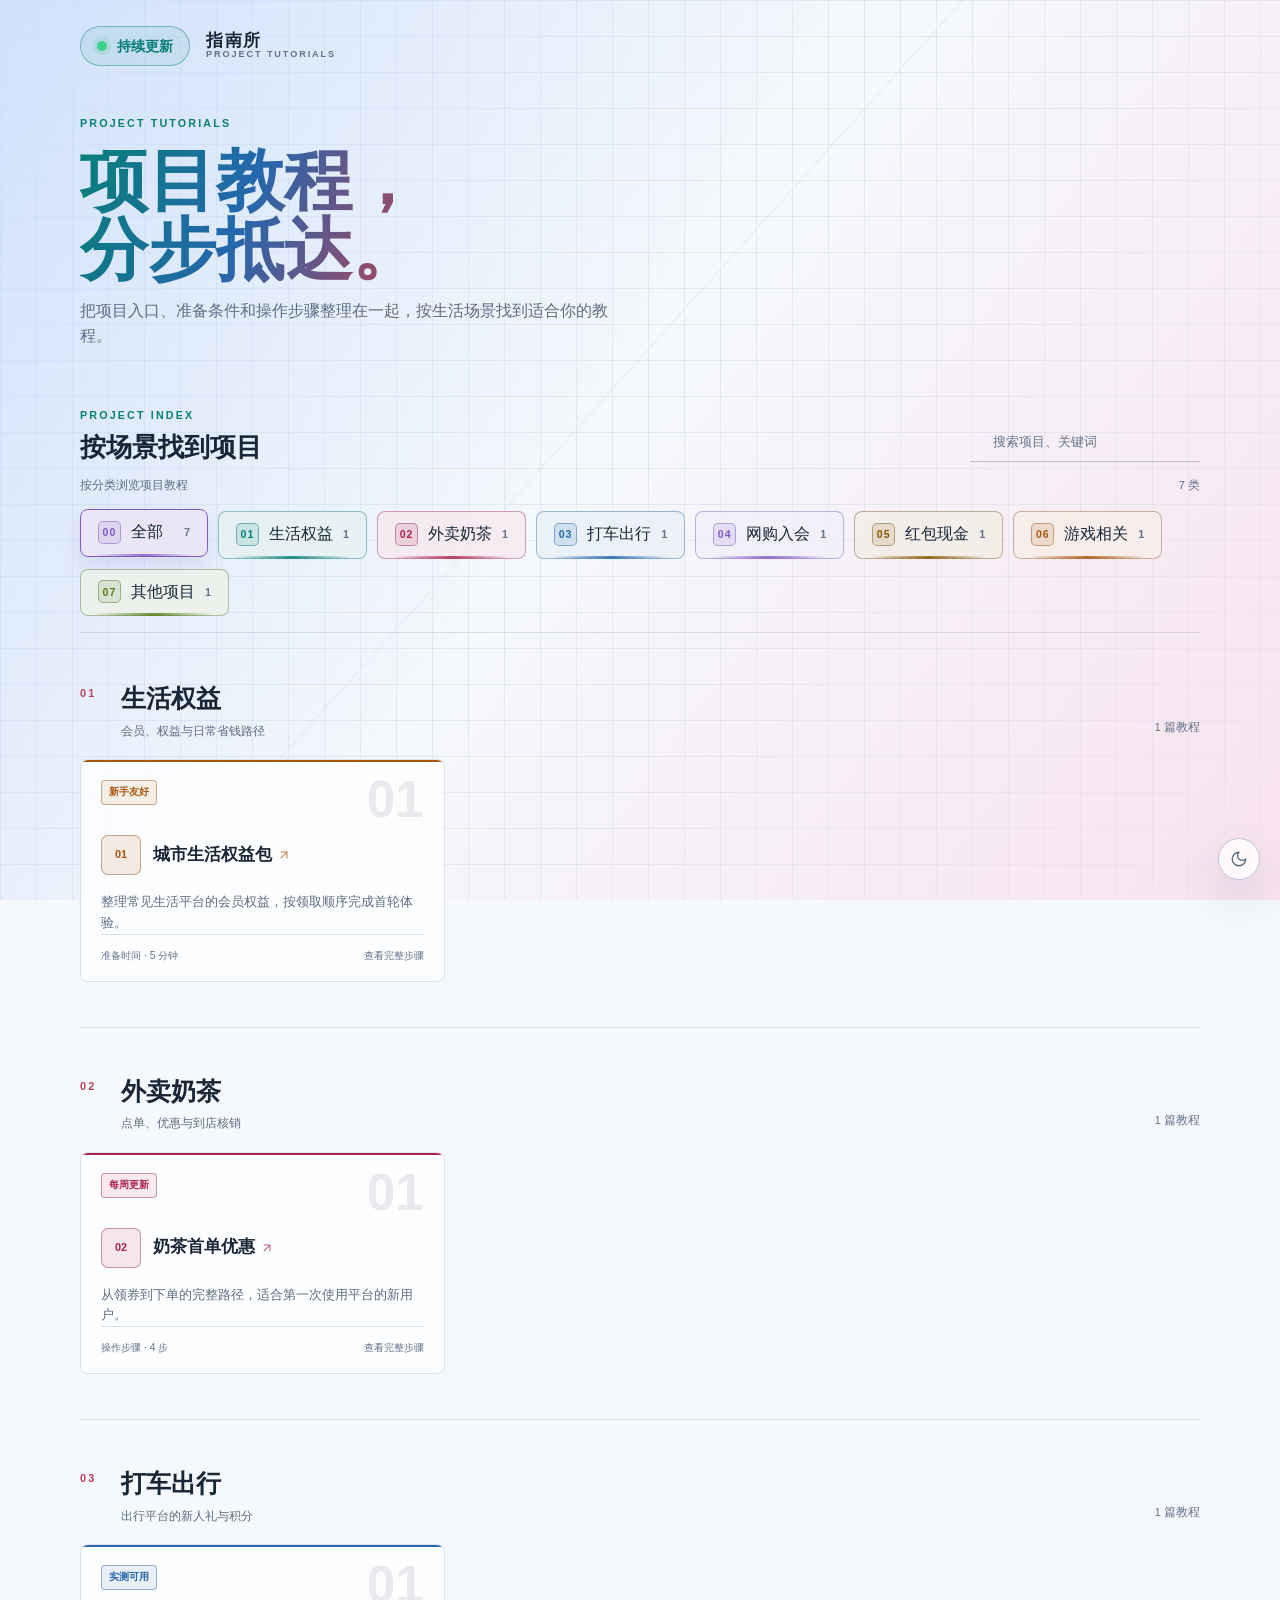
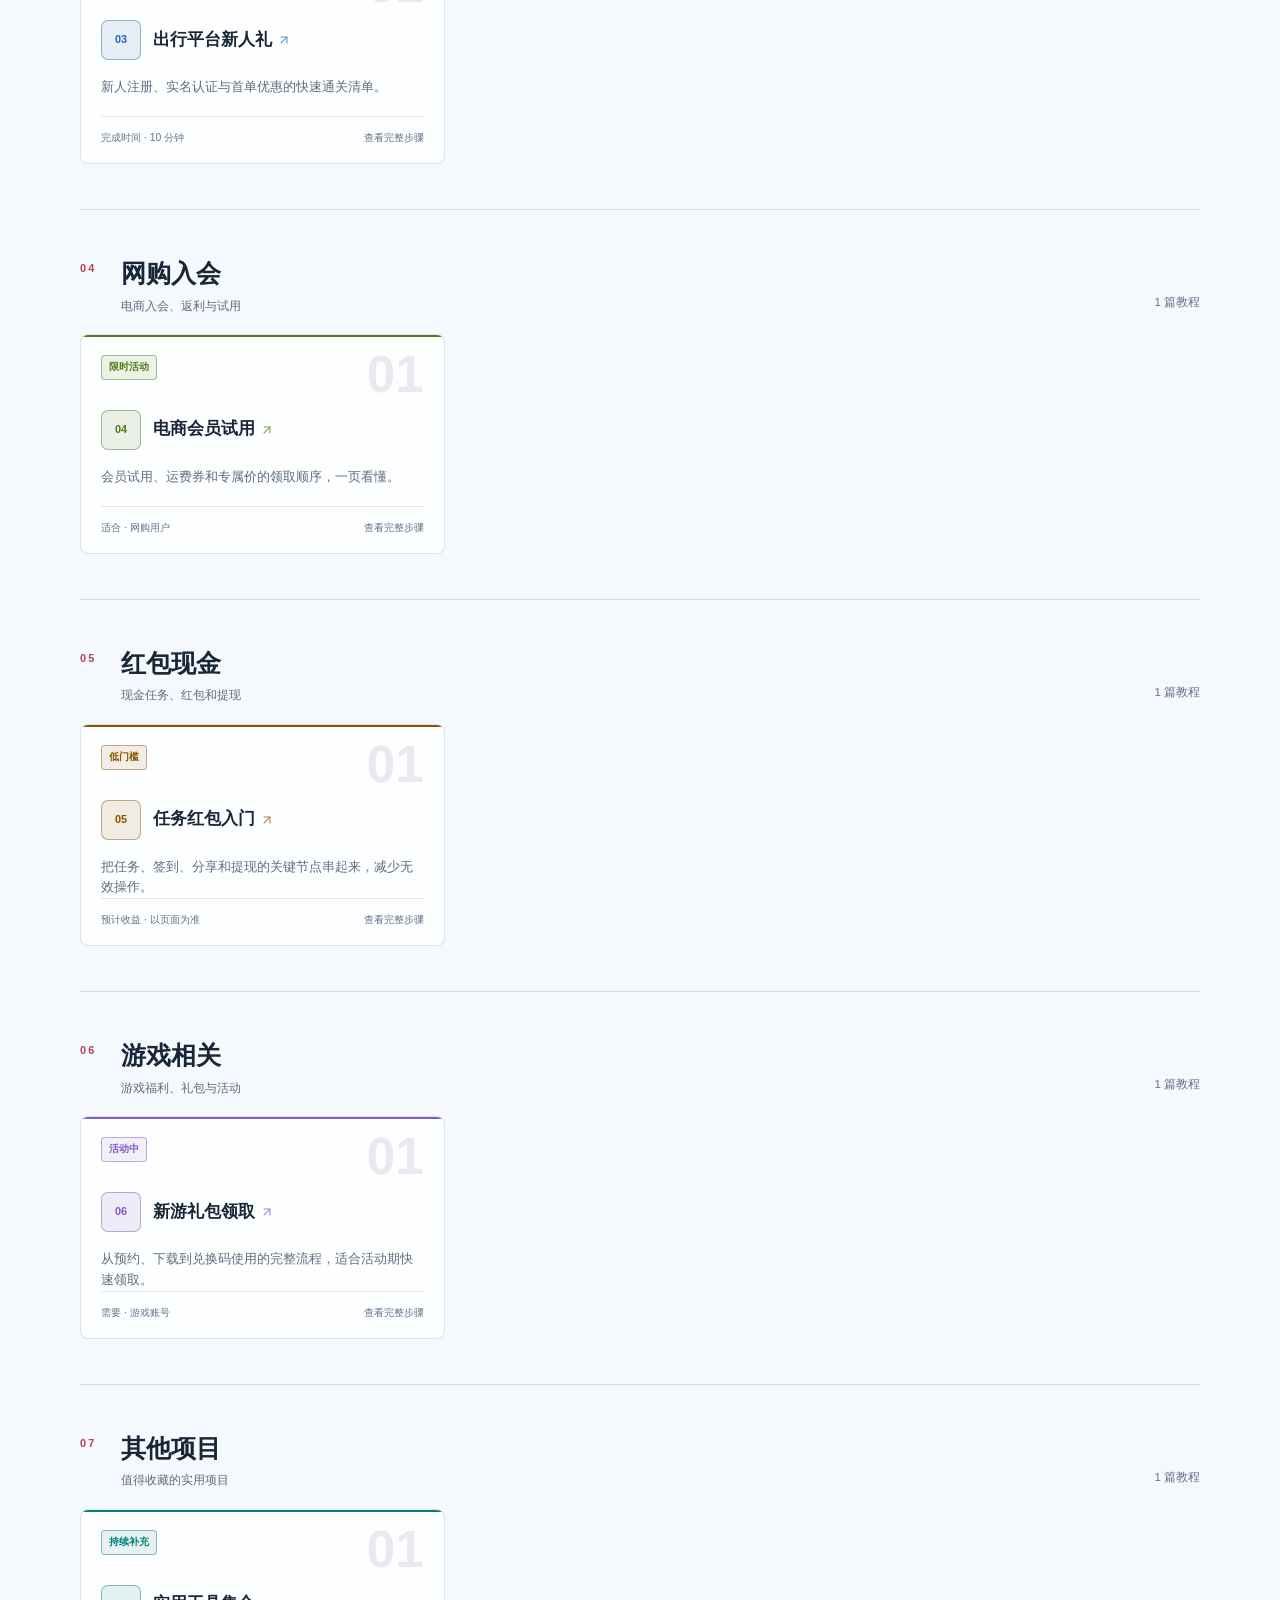
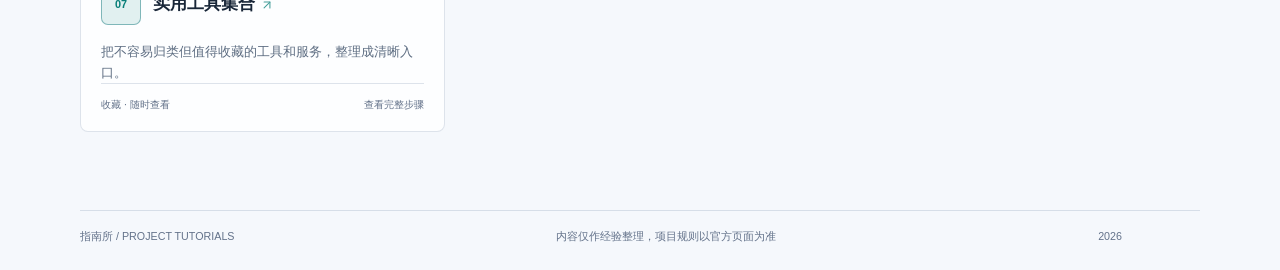
==== commit 589ceaad: "Add all category filter to guide frontend" ====
--- a/index.html
+++ b/index.html
@@ -8,7 +8,12 @@
     <title>指南所 · 项目教程导航</title>
     <link rel="icon" href="favicon.svg" type="image/svg+xml" />
     <script>
-      window.NAVIGUIDE_API_BASE = window.NAVIGUIDE_API_BASE || "/api";
+      // The published GitHub Pages site reads live data from the separately
+      // deployed API. Local Node development continues to use its own /api.
+      const guidePagesHosts = new Set(["zhuyz.cloud", "zhuyzpro.github.io"]);
+      window.NAVIGUIDE_API_BASE = window.NAVIGUIDE_API_BASE || (guidePagesHosts.has(window.location.hostname)
+        ? "https://zhuyz.art/project-tutorial-guide-api"
+        : "/api");
       (() => { try { if (localStorage.getItem("naviguide-theme") === "dark") document.documentElement.dataset.theme = "dark"; } catch {} })();
     </script>
     <link rel="stylesheet" href="styles.css" />
@@ -46,7 +51,7 @@
             </div>
           </div>
           <div class="directory-summary"><span>按分类浏览项目教程</span><span id="category-total-label">--</span></div>
-          <nav id="category-list" class="section-nav" aria-label="项目分类"></nav>
+          <nav id="category-list" class="section-nav" aria-label="项目分类筛选"></nav>
           <div id="project-grid" class="sections" aria-live="polite"><p class="load-state" role="status">正在整理项目索引...</p></div>
         </section>
       </main>
--- a/styles.css
+++ b/styles.css
@@ -429,6 +429,13 @@
   transition: border-color 160ms ease, background-color 160ms ease, box-shadow 160ms ease, color 160ms ease, transform 160ms ease;
 }
 
+button.section-nav-link {
+  appearance: none;
+  cursor: pointer;
+  font: inherit;
+  text-align: left;
+}
+
 .section-nav-link {
   border-color: color-mix(in srgb, var(--nav-tone) 32%, var(--line));
   background: color-mix(in srgb, var(--nav-tone) 8%, var(--surface));
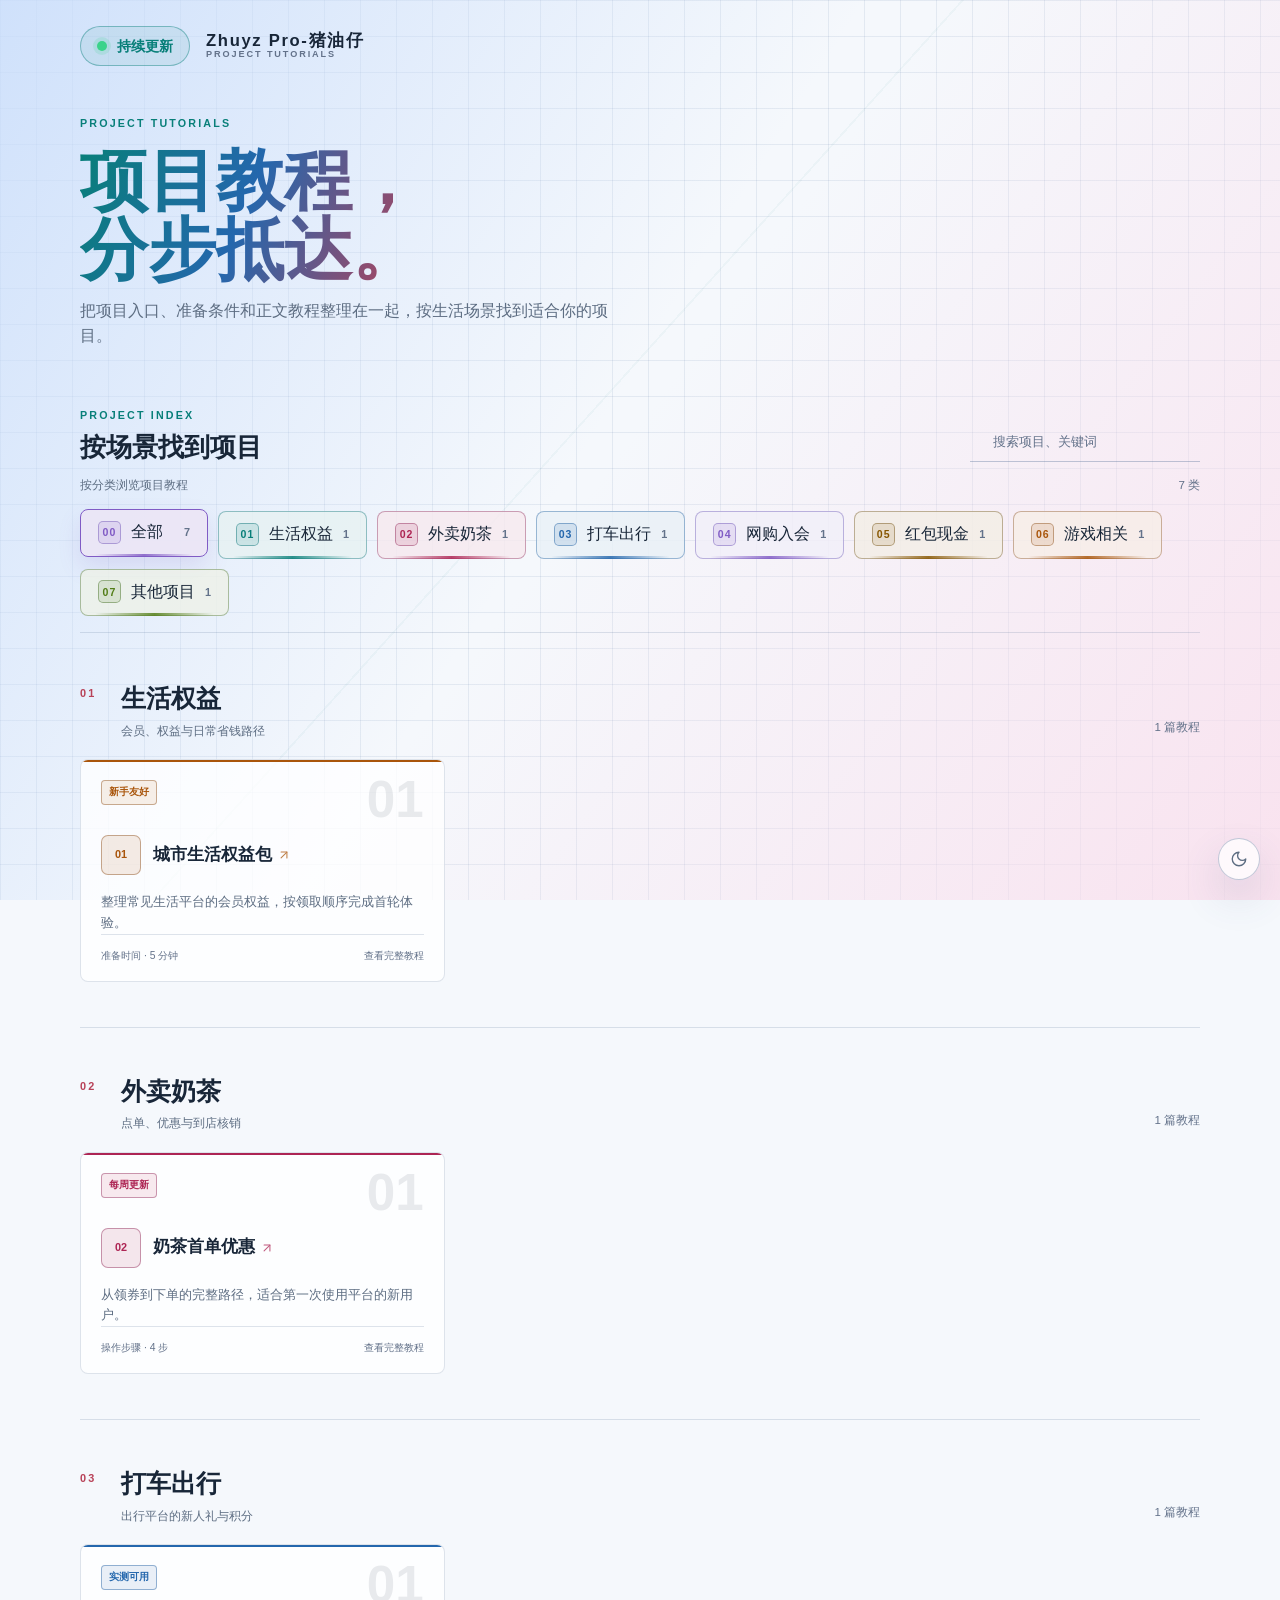
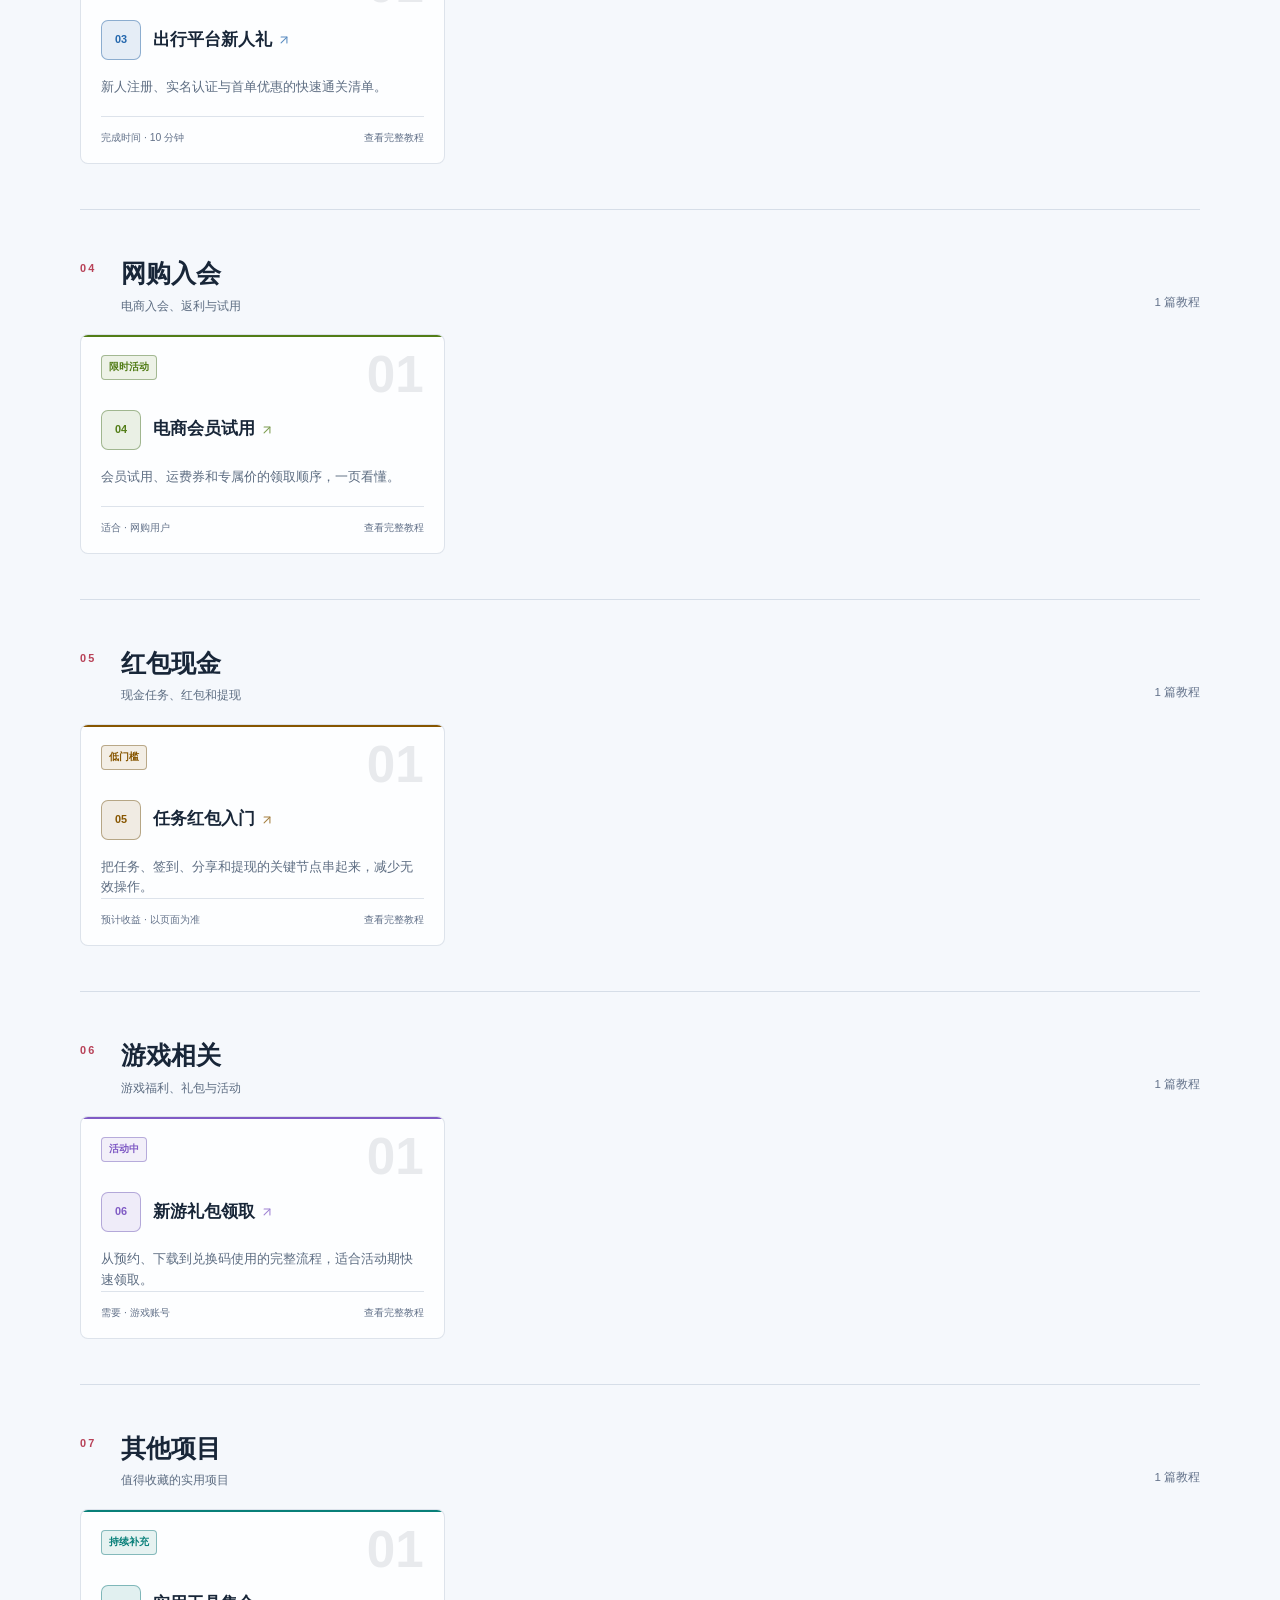
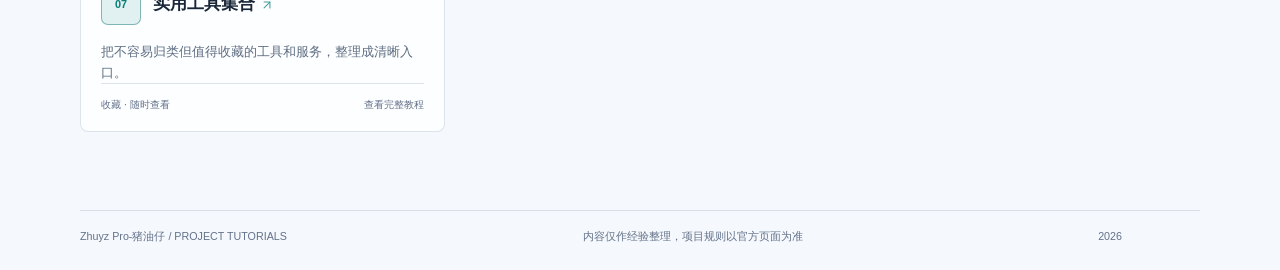
==== commit 285d1bf7: "refactor tutorial body as markdown" ====
--- a/index.html
+++ b/index.html
@@ -3,9 +3,9 @@
   <head>
     <meta charset="UTF-8" />
     <meta name="viewport" content="width=device-width, initial-scale=1" />
-    <meta name="description" content="按生活场景整理的项目介绍、图文步骤与使用教程。" />
+    <meta name="description" content="Zhuyz Pro-猪油仔项目教程导航，按生活场景整理项目介绍和使用教程。" />
     <meta name="theme-color" content="#f5f8fc" />
-    <title>指南所 · 项目教程导航</title>
+    <title>Zhuyz Pro-猪油仔 · 项目教程导航</title>
     <link rel="icon" href="favicon.svg" type="image/svg+xml" />
     <script>
       // The published GitHub Pages site reads live data from the separately
@@ -26,8 +26,8 @@
       <header class="site-header">
         <div class="brand-cluster">
           <span class="site-status" role="status"><span class="status-dot" aria-hidden="true"></span>持续更新</span>
-          <a class="brand" href="./" aria-label="指南所首页">
-            <span class="brand-text"><strong>指南所</strong><small>PROJECT TUTORIALS</small></span>
+          <a class="brand" href="./" aria-label="Zhuyz Pro-猪油仔首页">
+            <span class="brand-text"><strong>Zhuyz Pro-猪油仔</strong><small>PROJECT TUTORIALS</small></span>
           </a>
         </div>
       </header>
@@ -36,7 +36,7 @@
         <section class="intro" aria-labelledby="page-title">
           <p class="eyebrow">PROJECT TUTORIALS</p>
           <h1 id="page-title"><span class="headline-gradient">项目教程，<br /><em>分步抵达。</em></span></h1>
-          <p class="intro-copy">把项目入口、准备条件和操作步骤整理在一起，按生活场景找到适合你的教程。</p>
+          <p class="intro-copy">把项目入口、准备条件和正文教程整理在一起，按生活场景找到适合你的项目。</p>
         </section>
 
         <section id="projects" class="directory" aria-labelledby="directory-title">
@@ -52,11 +52,11 @@
           </div>
           <div class="directory-summary"><span>按分类浏览项目教程</span><span id="category-total-label">--</span></div>
           <nav id="category-list" class="section-nav" aria-label="项目分类筛选"></nav>
-          <div id="project-grid" class="sections" aria-live="polite"><p class="load-state" role="status">正在整理项目索引...</p></div>
+          <div id="project-grid" class="sections" aria-live="polite"><p class="load-state" role="status">正在整理项目索引…</p></div>
         </section>
       </main>
 
-      <footer class="site-footer"><span>指南所 / PROJECT TUTORIALS</span><span>内容仅作经验整理，项目规则以官方页面为准</span><span id="footer-year">2026</span></footer>
+      <footer class="site-footer"><span>Zhuyz Pro-猪油仔 / PROJECT TUTORIALS</span><span>内容仅作经验整理，项目规则以官方页面为准</span><span id="footer-year">2026</span></footer>
     </div>
 
     <button id="theme-toggle" class="theme-toggle" type="button" title="切换深色模式" aria-label="切换深色模式"><i data-lucide="moon" aria-hidden="true"></i></button>
--- a/styles.css
+++ b/styles.css
@@ -862,7 +862,7 @@
   font-size: 0.88rem;
 }
 
-.steps-heading {
+.markdown-heading {
   display: flex;
   justify-content: space-between;
   margin-bottom: 10px;
@@ -872,53 +872,127 @@
   font-weight: 800;
 }
 
-.steps-heading span:last-child {
+.markdown-heading span:last-child {
   color: var(--muted);
 }
 
-.tutorial-steps {
+.markdown-body {
   margin: 0 0 22px;
-  padding: 0;
-  list-style: none;
-  counter-reset: steps;
-}
-
-.tutorial-steps li {
-  display: grid;
-  grid-template-columns: 31px minmax(0, 1fr);
-  gap: 11px;
-  padding: 13px 0;
-  border-bottom: 1px solid var(--line);
   color: var(--text);
-  font-size: 0.85rem;
-  counter-increment: steps;
-}
-
-.tutorial-steps li::before {
-  content: counter(steps, decimal-leading-zero);
+  font-size: 0.88rem;
+  line-height: 1.75;
+  overflow-wrap: anywhere;
+}
+
+.markdown-body > * {
+  max-width: 100%;
+}
+
+.markdown-body p {
+  margin: 0 0 14px;
+}
+
+.markdown-body h1,
+.markdown-body h2,
+.markdown-body h3,
+.markdown-body h4,
+.markdown-body h5,
+.markdown-body h6 {
+  margin: 22px 0 9px;
+  color: var(--text);
+  font-weight: 800;
+  line-height: 1.25;
+  overflow-wrap: anywhere;
+}
+
+.markdown-body h1 { margin-top: 0; font-size: 1.45rem; }
+.markdown-body h2 { font-size: 1.2rem; }
+.markdown-body h3 { font-size: 1.03rem; }
+.markdown-body h4, .markdown-body h5, .markdown-body h6 { font-size: 0.92rem; }
+
+.markdown-body ul,
+.markdown-body ol {
+  margin: 0 0 16px;
+  padding-left: 1.45rem;
+}
+
+.markdown-body li {
+  margin: 5px 0;
+  padding-left: 3px;
+}
+
+.markdown-body li > p {
+  margin-bottom: 6px;
+}
+
+.markdown-body blockquote {
+  margin: 16px 0;
+  padding: 10px 14px;
+  border-left: 3px solid var(--coral);
+  background: color-mix(in srgb, var(--coral) 9%, var(--surface));
+  color: var(--muted);
+}
+
+.markdown-body blockquote p:last-child {
+  margin-bottom: 0;
+}
+
+.markdown-body hr {
+  margin: 22px 0;
+  border: 0;
+  border-top: 1px solid var(--line);
+}
+
+.markdown-body a {
+  color: var(--blue);
+  text-decoration: underline;
+  text-underline-offset: 2px;
+}
+
+.markdown-body code {
+  padding: 2px 5px;
+  border: 1px solid var(--line);
+  border-radius: 3px;
+  background: color-mix(in srgb, var(--surface) 86%, var(--text) 14%);
   color: var(--coral);
-  font-size: 0.67rem;
-  font-weight: 800;
-}
-
-.tutorial-step-content {
-  min-width: 0;
-}
-
-.tutorial-step-title {
+  font-family: ui-monospace, SFMono-Regular, Consolas, "Liberation Mono", monospace;
+  font-size: 0.86em;
+}
+
+.markdown-body pre {
+  margin: 16px 0;
+  overflow: auto;
+  border: 1px solid var(--line);
+  border-radius: 5px;
+  background: color-mix(in srgb, var(--text) 7%, var(--surface));
+}
+
+.markdown-body pre code {
   display: block;
-  margin-bottom: 3px;
-  font-weight: 750;
-}
-
-.tutorial-step-image {
+  min-width: max-content;
+  padding: 12px 14px;
+  border: 0;
+  border-radius: 0;
+  background: transparent;
+  color: var(--text);
+  font-size: 0.8rem;
+  line-height: 1.6;
+  white-space: pre;
+}
+
+.markdown-image {
   display: block;
-  width: min(100%, 520px);
-  max-height: 300px;
-  margin-top: 10px;
+  width: auto;
+  max-width: 100%;
+  height: auto;
+  margin: 12px 0 16px;
   border: 1px solid var(--line);
-  border-radius: 6px;
-  object-fit: cover;
+  border-radius: 5px;
+}
+
+.markdown-empty {
+  color: var(--muted);
+  font-style: italic;
 }
 
 .tips-box {
